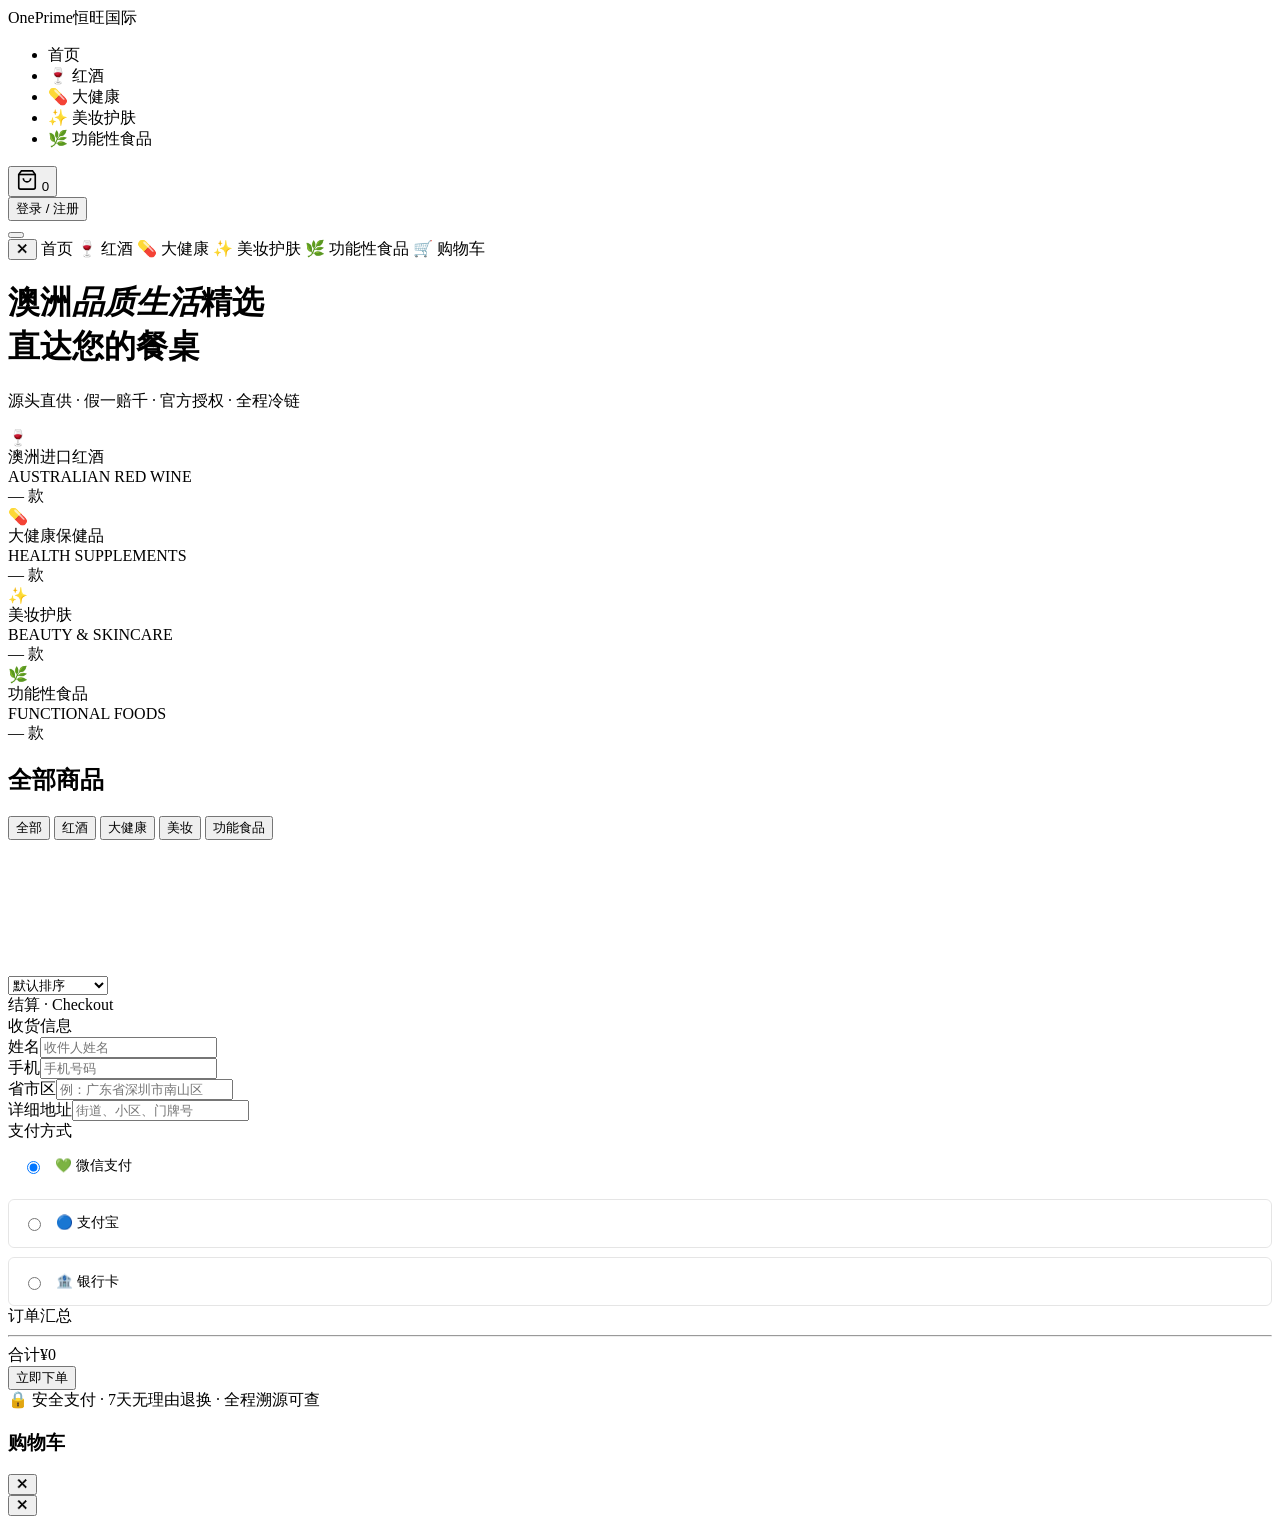
==== admin.html @ 8c5a1399 "Add files via upload" ====
<!DOCTYPE html>
<script>
// Simple password protection
// NOTE: this runs before <body> exists. Earlier versions tried
// document.body.innerHTML (threw "Cannot set properties of null" since
// body didn't exist yet) and later document.write() (which didn't reliably
// stop the rest of this file's markup from still being parsed and shown
// underneath the message in all cases). A hard redirect is the only
// approach that reliably prevents the protected page content from ever
// rendering, regardless of browser parsing quirks.
var ADMIN_PASSWORD = 'admin123'; // Change this!
var entered = prompt('请输入管理员密码:');
if (entered !== ADMIN_PASSWORD) {
  alert('⛔ 访问被拒绝 / Access denied');
  window.location.href = 'index.html';
  throw new Error('Access Denied');
}
</script>
<html lang="zh-CN">
<head>
  <meta charset="UTF-8">
  <meta name="viewport" content="width=device-width, initial-scale=1.0">
  <title>OnePrime · 管理后台</title>
  <link href="https://fonts.googleapis.com/css2?family=Playfair+Display:wght@400;600;700&family=DM+Sans:wght@300;400;500;600&display=swap" rel="stylesheet">
  <link rel="stylesheet" href="css/style.css">
  <style>
    /* Admin-specific overrides */
    body{background:#F0EDE8;}
    #adminScreen{display:flex!important;min-height:100vh;}
    .admin-sidebar{width:260px;background:#1A1410;flex-shrink:0;display:flex;flex-direction:column;position:fixed;top:0;bottom:0;left:0;z-index:10;}
    .admin-logo{padding:1.5rem;border-bottom:1px solid rgba(201,168,76,0.1);}
    .admin-logo-text{font-family:'Playfair Display',serif;font-size:1.1rem;font-weight:700;color:#C9A84C;}
    .admin-logo-sub{font-size:.6rem;letter-spacing:.15em;color:rgba(255,255,255,0.25);margin-top:2px;}
    .admin-nav{flex:1;padding:1rem 0;}
    .admin-nav-item{display:flex;align-items:center;gap:.75rem;padding:.75rem 1.5rem;color:rgba(255,255,255,0.5);font-size:.83rem;cursor:pointer;transition:all .2s;border-left:3px solid transparent;}
    .admin-nav-item:hover{background:rgba(255,255,255,0.04);color:rgba(255,255,255,0.8);}
    .admin-nav-item.active{background:rgba(201,168,76,0.08);color:#C9A84C;border-left-color:#C9A84C;}
    .admin-nav-icon{font-size:1rem;width:20px;text-align:center;}
    .admin-footer{padding:1rem 1.5rem;border-top:1px solid rgba(255,255,255,0.05);}
    .admin-logout{background:none;border:1px solid rgba(255,255,255,0.1);color:rgba(255,255,255,0.4);padding:8px 16px;border-radius:4px;font-size:.78rem;width:100%;cursor:pointer;transition:all .2s;}
    .admin-logout:hover{border-color:#C0392B;color:#C0392B;}
    .admin-main{margin-left:260px;flex:1;padding:2rem;min-width:0;}
    .admin-topbar{display:flex;align-items:center;justify-content:space-between;margin-bottom:2rem;}
    .admin-page-title{font-family:'Playfair Display',serif;font-size:1.5rem;font-weight:600;}
    .sh-avatar{width:30px;height:30px;border-radius:50%;background:#C9A84C;display:flex;align-items:center;justify-content:center;font-size:.7rem;font-weight:700;color:#1A1410;}
    .admin-panel{display:none;}
    .admin-panel.active{display:block;}
    .stats-grid{display:grid;grid-template-columns:repeat(4,1fr);gap:1.25rem;margin-bottom:2rem;}
    .stat-card{background:#FFFFFF;border-radius:10px;padding:1.5rem;border:1px solid rgba(0,0,0,.05);}
    .stat-label{font-size:.72rem;letter-spacing:.08em;color:#7A6850;margin-bottom:.5rem;}
    .stat-value{font-family:'Playfair Display',serif;font-size:1.75rem;font-weight:700;}
    .stat-change{font-size:.72rem;margin-top:.3rem;}
    .stat-change.up{color:#2D8C5F;}
    .stat-change.down{color:#C0392B;}
    .admin-card{background:#FFFFFF;border-radius:10px;border:1px solid rgba(0,0,0,.05);overflow:hidden;}
    .admin-card-header{display:flex;align-items:center;justify-content:space-between;padding:1.25rem 1.5rem;border-bottom:1px solid rgba(0,0,0,.06);}
    .admin-card-title{font-weight:700;font-size:.95rem;}
    .admin-btn{padding:8px 18px;border-radius:4px;font-size:.8rem;font-weight:600;cursor:pointer;transition:all .2s;border:none;}
    .admin-btn-gold{background:#C9A84C;color:#1A1410;}
    .admin-btn-gold:hover{background:#E8C97A;}
    .admin-btn-outline{background:transparent;border:1px solid rgba(0,0,0,.15);color:#2B2218;}
    .admin-btn-outline:hover{background:rgba(0,0,0,.04);}
    .admin-search{display:flex;align-items:center;gap:.75rem;}
    .admin-search input{padding:8px 14px;border:1px solid rgba(0,0,0,.1);border-radius:4px;font-size:.82rem;width:200px;}
    .admin-search input:focus{outline:none;border-color:#C9A84C;}
    .filter-select{padding:8px 12px;border:1px solid rgba(0,0,0,.1);border-radius:4px;font-size:.82rem;background:#FFFFFF;}
    .filter-select:focus{outline:none;border-color:#C9A84C;}
    table{width:100%;border-collapse:collapse;}
    th{text-align:left;font-size:.7rem;letter-spacing:.08em;color:#7A6850;padding:.75rem 1.25rem;border-bottom:1px solid rgba(0,0,0,.06);font-weight:600;}
    td{padding:.9rem 1.25rem;font-size:.83rem;border-bottom:1px solid rgba(0,0,0,.04);vertical-align:middle;}
    tr:last-child td{border-bottom:none;}
    tr:hover td{background:rgba(0,0,0,.01);}
    .td-img{width:44px;height:44px;object-fit:cover;border-radius:6px;background:#FAF7F0;}
    .td-img-ph{width:44px;height:44px;border-radius:6px;background:linear-gradient(135deg,#f5f0e8,#ede5d4);display:flex;align-items:center;justify-content:center;font-size:1.1rem;}
    .td-actions{display:flex;gap:.4rem;}
    .td-btn{padding:5px 12px;border-radius:3px;font-size:.72rem;font-weight:600;cursor:pointer;border:none;transition:all .2s;}
    .td-edit{background:rgba(201,168,76,0.1);color:#4A3D30;}
    .td-edit:hover{background:#C9A84C;color:#1A1410;}
    .td-del{background:#FDECEA;color:#C0392B;}
    .td-del:hover{background:#C0392B;color:#FFFFFF;}
    .pagination{display:flex;align-items:center;justify-content:space-between;padding:1rem 1.25rem;border-top:1px solid rgba(0,0,0,.06);}
    .page-info{font-size:.78rem;color:#7A6850;}
    .page-btns{display:flex;gap:.4rem;}
    .page-btn{padding:5px 10px;border:1px solid rgba(0,0,0,.1);border-radius:3px;font-size:.75rem;background:#FFFFFF;cursor:pointer;transition:all .2s;}
    .page-btn.active,.page-btn:hover{background:#C9A84C;border-color:#C9A84C;color:#1A1410;font-weight:600;}
    .orders-table-wrap{overflow-x:auto;}
    .order-status{padding:3px 10px;border-radius:3px;font-size:.7rem;font-weight:600;letter-spacing:.04em;}
    .os-pending{background:#FEF3CD;color:#7A5C00;}
    .os-processing{background:#E8F0FE;color:#2B5BE0;}
    .os-shipped{background:#E8F5EE;color:#2D8C5F;}
    .os-completed{background:#E8F5EE;color:#2D8C5F;}
    .os-cancelled{background:#FDECEA;color:#C0392B;}
    .badge{display:inline-flex;align-items:center;padding:3px 10px;border-radius:20px;font-size:.7rem;font-weight:600;letter-spacing:.04em;}
    .badge-green{background:#E8F5EE;color:#2D8C5F;}
    .badge-gold{background:#F5EDD3;color:#4A3D30;}
    .badge-red{background:#FDECEA;color:#C0392B;}
    .toast{position:fixed;bottom:2rem;right:2rem;z-index:9999;background:#1A1410;color:#FFFFFF;padding:12px 20px;border-radius:6px;font-size:.85rem;border-left:3px solid #C9A84C;transform:translateY(20px);opacity:0;transition:all .3s;pointer-events:none;}
    .toast.show{transform:none;opacity:1;}
    .text-gold{color:#C9A84C;}
    
    /* Product Form Modal */
    .form-modal-overlay{position:fixed;inset:0;background:rgba(0,0,0,.5);z-index:400;display:flex;align-items:center;justify-content:center;padding:1rem;}
    .form-modal-overlay.hidden{display:none;}
    .form-modal{background:#FFFFFF;border-radius:16px;width:100%;max-width:640px;max-height:90vh;overflow-y:auto;}
    .fm-header{padding:1.5rem 2rem;border-bottom:1px solid rgba(0,0,0,.07);display:flex;align-items:center;justify-content:space-between;position:sticky;top:0;background:#FFFFFF;z-index:1;}
    .fm-title{font-family:'Playfair Display',serif;font-size:1.2rem;font-weight:600;}
    .fm-close{background:none;border:none;font-size:1.2rem;color:#7A6850;cursor:pointer;}
    .fm-body{padding:2rem;}
    .fm-row{display:grid;grid-template-columns:1fr 1fr;gap:1rem;margin-bottom:1rem;}
    .fm-row.full{grid-template-columns:1fr;}
    .fm-group{display:flex;flex-direction:column;gap:.35rem;}
    .fm-label{font-size:.75rem;font-weight:600;color:#7A6850;letter-spacing:.04em;}
    .fm-label em{color:#C0392B;}
    .fm-input{padding:10px 14px;border:1px solid rgba(0,0,0,.12);border-radius:6px;font-size:.88rem;color:#2B2218;transition:border .2s;}
    .fm-input:focus{outline:none;border-color:#C9A84C;}
    .fm-select{padding:10px 14px;border:1px solid rgba(0,0,0,.12);border-radius:6px;font-size:.88rem;color:#2B2218;background:#FFFFFF;}
    .fm-select:focus{outline:none;border-color:#C9A84C;}
    .fm-textarea{padding:10px 14px;border:1px solid rgba(0,0,0,.12);border-radius:6px;font-size:.88rem;color:#2B2218;resize:vertical;min-height:80px;transition:border .2s;}
    .fm-textarea:focus{outline:none;border-color:#C9A84C;}
    .img-upload-area{border:2px dashed rgba(0,0,0,.12);border-radius:8px;padding:2rem;text-align:center;cursor:pointer;transition:all .2s;position:relative;}
    .img-upload-area:hover{border-color:#C9A84C;background:#F5EDD3;}
    .img-upload-area input{position:absolute;inset:0;opacity:0;cursor:pointer;}
    .img-upload-icon{font-size:2rem;margin-bottom:.5rem;color:#7A6850;}
    .img-upload-text{font-size:.82rem;color:#7A6850;}
    .img-preview{width:100%;height:160px;object-fit:cover;border-radius:6px;margin-top:1rem;}
    .img-preview.hidden{display:none;}
    .fm-footer{display:flex;gap:.75rem;justify-content:flex-end;padding:1.25rem 2rem;border-top:1px solid rgba(0,0,0,.07);}
    .toggle-wrap{display:flex;align-items:center;gap:.75rem;}
    .toggle{width:40px;height:22px;background:rgba(0,0,0,.15);border-radius:11px;position:relative;cursor:pointer;transition:background .2s;flex-shrink:0;}
    .toggle.on{background:#C9A84C;}
    .toggle::after{content:'';position:absolute;top:3px;left:3px;width:16px;height:16px;border-radius:50%;background:#FFFFFF;transition:transform .2s;}
    .toggle.on::after{transform:translateX(18px);}
    .toggle-label{font-size:.83rem;color:#2B2218;}
    
    @media(max-width:900px){
      .stats-grid{grid-template-columns:repeat(2,1fr);}
      .admin-sidebar{transform:translateX(-100%);transition:transform .3s;}
      .admin-sidebar.open{transform:none;}
      .admin-main{margin-left:0;}
    }
    @media(max-width:600px){
      .stats-grid{grid-template-columns:1fr 1fr;}
      .fm-row{grid-template-columns:1fr;}
      .admin-search input{width:120px;}
    }
  </style>
</head>
<body>
  <!-- TOAST -->
  <div class="toast" id="toast"></div>

  <!-- ===== ADMIN SCREEN ===== -->
  <div id="adminScreen">
    <nav class="admin-sidebar" id="adminSidebar">
      <div class="admin-logo">
        <div class="admin-logo-text">OnePrime Admin</div>
        <div class="admin-logo-sub">管理后台 · PORTAL</div>
      </div>
      <div class="admin-nav">
        <div class="admin-nav-item active" onclick="showAdminPanel('dashboard')"><span class="admin-nav-icon">📊</span>数据概览</div>
        <div class="admin-nav-item" onclick="showAdminPanel('products')"><span class="admin-nav-icon">📦</span>商品管理</div>
        <div class="admin-nav-item" onclick="showAdminPanel('orders')"><span class="admin-nav-icon">🧾</span>订单管理</div>
        <div class="admin-nav-item" onclick="showAdminPanel('users')"><span class="admin-nav-icon">👥</span>用户管理</div>
        <div class="admin-nav-item" onclick="showAdminPanel('categories')"><span class="admin-nav-icon">🗂</span>分类管理</div>
      </div>
      <div class="admin-footer">
        <button class="admin-logout" onclick="logout()">退出后台</button>
      </div>
    </nav>
    <main class="admin-main">
      <div class="admin-topbar">
        <div class="admin-page-title" id="adminPageTitle">数据概览</div>
        <div style="display:flex;align-items:center;gap:.75rem;">
          <div class="sh-avatar" id="adminAvatar">A</div>
          <span style="font-size:.82rem;color:#7A6850;" id="adminName">管理员</span>
        </div>
      </div>

      <!-- DASHBOARD -->
      <div class="admin-panel active" id="panel-dashboard">
        <div class="stats-grid">
          <div class="stat-card"><div class="stat-label">总商品数</div><div class="stat-value" id="statProducts">0</div><div class="stat-change up" id="statProductsChange"></div></div>
          <div class="stat-card"><div class="stat-label">总订单数</div><div class="stat-value" id="statOrders">0</div><div class="stat-change up">↑ 本月新增</div></div>
          <div class="stat-card"><div class="stat-label">注册用户</div><div class="stat-value" id="statUsers">0</div><div class="stat-change up">↑ 持续增长</div></div>
          <div class="stat-card"><div class="stat-label">本月收入</div><div class="stat-value text-gold" id="statRevenue">¥0</div><div class="stat-change up">已完成订单</div></div>
        </div>
        <div class="admin-card">
          <div class="admin-card-header"><div class="admin-card-title">各分类商品分布</div></div>
          <div style="padding:1.5rem;display:grid;grid-template-columns:repeat(4,1fr);gap:1rem;" id="catStatsGrid"></div>
        </div>
        <div style="margin-top:1.25rem;" class="admin-card">
          <div class="admin-card-header"><div class="admin-card-title">最近订单</div></div>
          <div class="orders-table-wrap"><table><thead><tr><th>订单号</th><th>买家</th><th>金额</th><th>状态</th><th>时间</th></tr></thead><tbody id="recentOrdersBody"></tbody></table></div>
        </div>
      </div>

      <!-- PRODUCTS -->
      <div class="admin-panel" id="panel-products">
        <div class="admin-card">
          <div class="admin-card-header">
            <div style="display:flex;gap:.75rem;align-items:center;flex-wrap:wrap;">
              <div class="admin-search"><input type="text" placeholder="搜索商品名称…" id="prodSearch" oninput="renderAdminProducts()"></div>
              <select class="filter-select" id="prodCatFilter" onchange="renderAdminProducts()">
                <option value="all">所有分类</option>
                <option value="wine">红酒</option>
                <option value="health">大健康</option>
                <option value="beauty">美妆护肤</option>
                <option value="food">功能性食品</option>
              </select>
            </div>
            <button class="admin-btn admin-btn-gold" onclick="openProductForm()">+ 添加商品</button>
          </div>
          <div class="orders-table-wrap">
            <table>
              <thead><tr><th>图片</th><th>商品名称</th><th>分类</th><th>价格</th><th>原价</th><th>库存</th><th>状态</th><th>操作</th></tr></thead>
              <tbody id="adminProductsBody"></tbody>
            </table>
          </div>
          <div class="pagination" id="prodPagination"></div>
        </div>
      </div>

      <!-- ORDERS -->
      <div class="admin-panel" id="panel-orders">
        <div class="admin-card">
          <div class="admin-card-header">
            <div class="admin-card-title">所有订单</div>
            <select class="filter-select" id="orderStatusFilter" onchange="renderOrders()">
              <option value="all">所有状态</option>
              <option value="pending">待付款</option>
              <option value="processing">处理中</option>
              <option value="shipped">已发货</option>
              <option value="completed">已完成</option>
              <option value="cancelled">已取消</option>
            </select>
          </div>
          <div class="orders-table-wrap">
            <table><thead><tr><th>订单号</th><th>买家</th><th>商品</th><th>金额</th><th>状态</th><th>时间</th><th>操作</th></tr></thead>
            <tbody id="ordersBody"></tbody></table>
          </div>
        </div>
      </div>

      <!-- USERS -->
      <div class="admin-panel" id="panel-users">
        <div class="admin-card">
          <div class="admin-card-header"><div class="admin-card-title">注册用户</div></div>
          <div class="orders-table-wrap">
            <table><thead><tr><th>用户名</th><th>邮箱</th><th>注册方式</th><th>注册时间</th><th>状态</th></tr></thead>
            <tbody id="usersBody"></tbody></table>
          </div>
        </div>
      </div>

      <!-- CATEGORIES -->
      <div class="admin-panel" id="panel-categories">
        <div class="admin-card">
          <div class="admin-card-header"><div class="admin-card-title">分类管理</div></div>
          <div style="padding:1.5rem;display:grid;grid-template-columns:repeat(2,1fr);gap:1rem;" id="catManageGrid"></div>
        </div>
      </div>

    </main>
  </div><!-- /adminScreen -->

  <!-- PRODUCT FORM MODAL -->
  <div class="form-modal-overlay hidden" id="productFormModal">
    <div class="form-modal">
      <div class="fm-header">
        <div class="fm-title" id="fmTitle">添加商品</div>
        <button class="fm-close" onclick="closeProductForm()">✕</button>
      </div>
      <div class="fm-body">
        <input type="hidden" id="fmId">
        <div class="fm-row">
          <div class="fm-group">
            <label class="fm-label">商品名称 <em>*</em></label>
            <input class="fm-input" id="fmName" placeholder="输入商品名称" />
          </div>
          <div class="fm-group">
            <label class="fm-label">英文名称</label>
            <input class="fm-input" id="fmNameEn" placeholder="Product name in English" />
          </div>
        </div>
        <div class="fm-row full">
          <div class="fm-group">
            <label class="fm-label">商品描述 <em>*</em></label>
            <textarea class="fm-textarea" id="fmDesc" placeholder="详细描述商品特点、成分、使用方法等"></textarea>
          </div>
        </div>
        <div class="fm-row">
          <div class="fm-group">
            <label class="fm-label">商品分类 <em>*</em></label>
            <select class="fm-select" id="fmCat">
              <option value="wine">🍷 红酒</option>
              <option value="health">💊 大健康</option>
              <option value="beauty">✨ 美妆护肤</option>
              <option value="food">🌿 功能性食品</option>
            </select>
          </div>
          <div class="fm-group">
            <label class="fm-label">库存数量</label>
            <input class="fm-input" id="fmStock" type="number" placeholder="0" min="0" />
          </div>
        </div>
        <div class="fm-row">
          <div class="fm-group">
            <label class="fm-label">售价（元） <em>*</em></label>
            <input class="fm-input" id="fmPrice" type="number" placeholder="0.00" step="0.01" />
          </div>
          <div class="fm-group">
            <label class="fm-label">原价（元，可选）</label>
            <input class="fm-input" id="fmOrigPrice" type="number" placeholder="0.00" step="0.01" />
          </div>
        </div>
        <div class="fm-row full">
          <div class="fm-group">
            <label class="fm-label">商品图片</label>
            <div class="img-upload-area" id="imgUploadArea">
              <input type="file" id="fmImg" accept="image/*" onchange="handleImgUpload(event)">
              <div class="img-upload-icon">📷</div>
              <div class="img-upload-text">点击或拖拽上传图片<br><span style="font-size:.72rem;color:#aaa;">支持 JPG、PNG、WebP，建议正方形，≤ 5MB</span></div>
            </div>
            <img id="imgPreview" class="img-preview hidden" />
            <input type="hidden" id="fmImgData">
          </div>
        </div>
        <div class="fm-row full">
          <div class="fm-group">
            <label class="fm-label">上架状态</label>
            <div class="toggle-wrap">
              <div class="toggle on" id="fmActiveToggle" onclick="toggleActive()"></div>
              <span class="toggle-label" id="fmActiveLabel">已上架</span>
            </div>
          </div>
        </div>
      </div>
      <div class="fm-footer">
        <button class="admin-btn admin-btn-outline" onclick="closeProductForm()">取消</button>
        <button class="admin-btn admin-btn-gold" onclick="saveProduct()">保存商品</button>
      </div>
    </div>
  </div>

  <script src="js/script.js"></script>
  <script src="js/admin.js"></script>
</body>
</html>
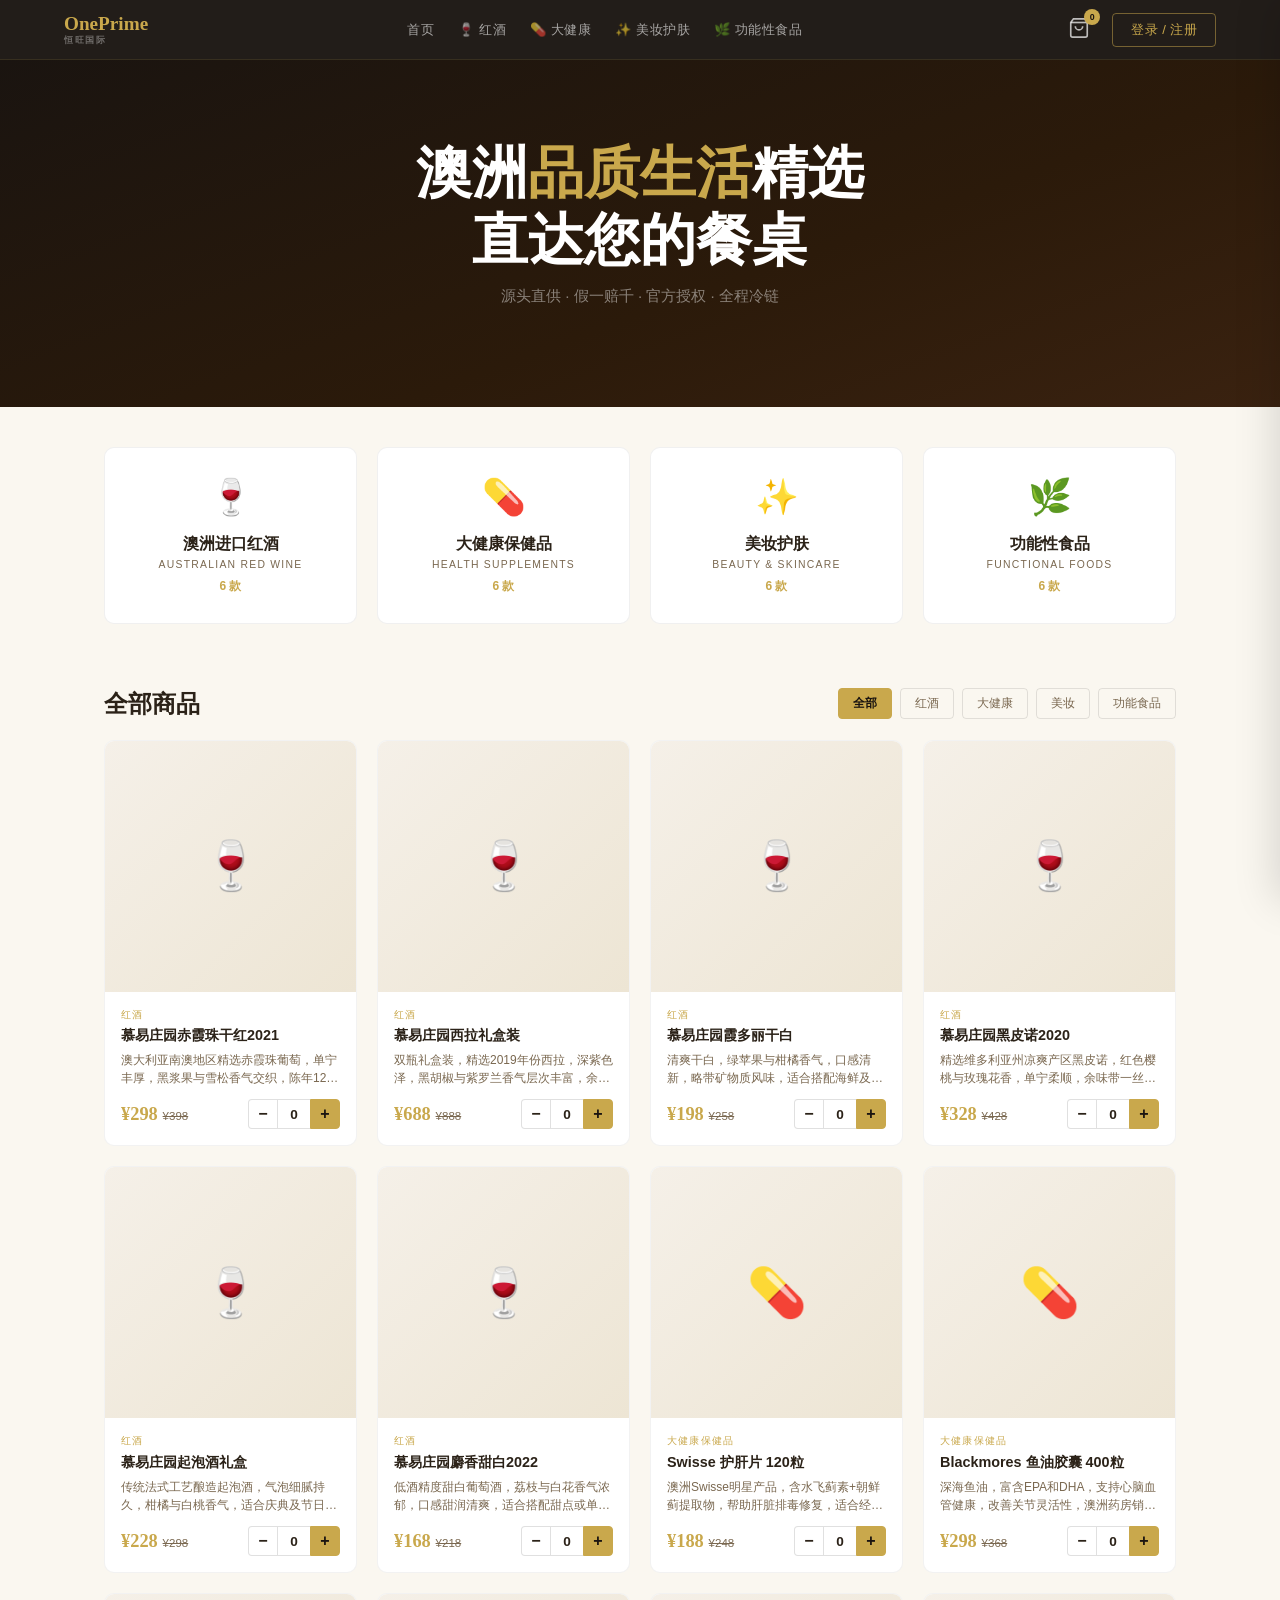
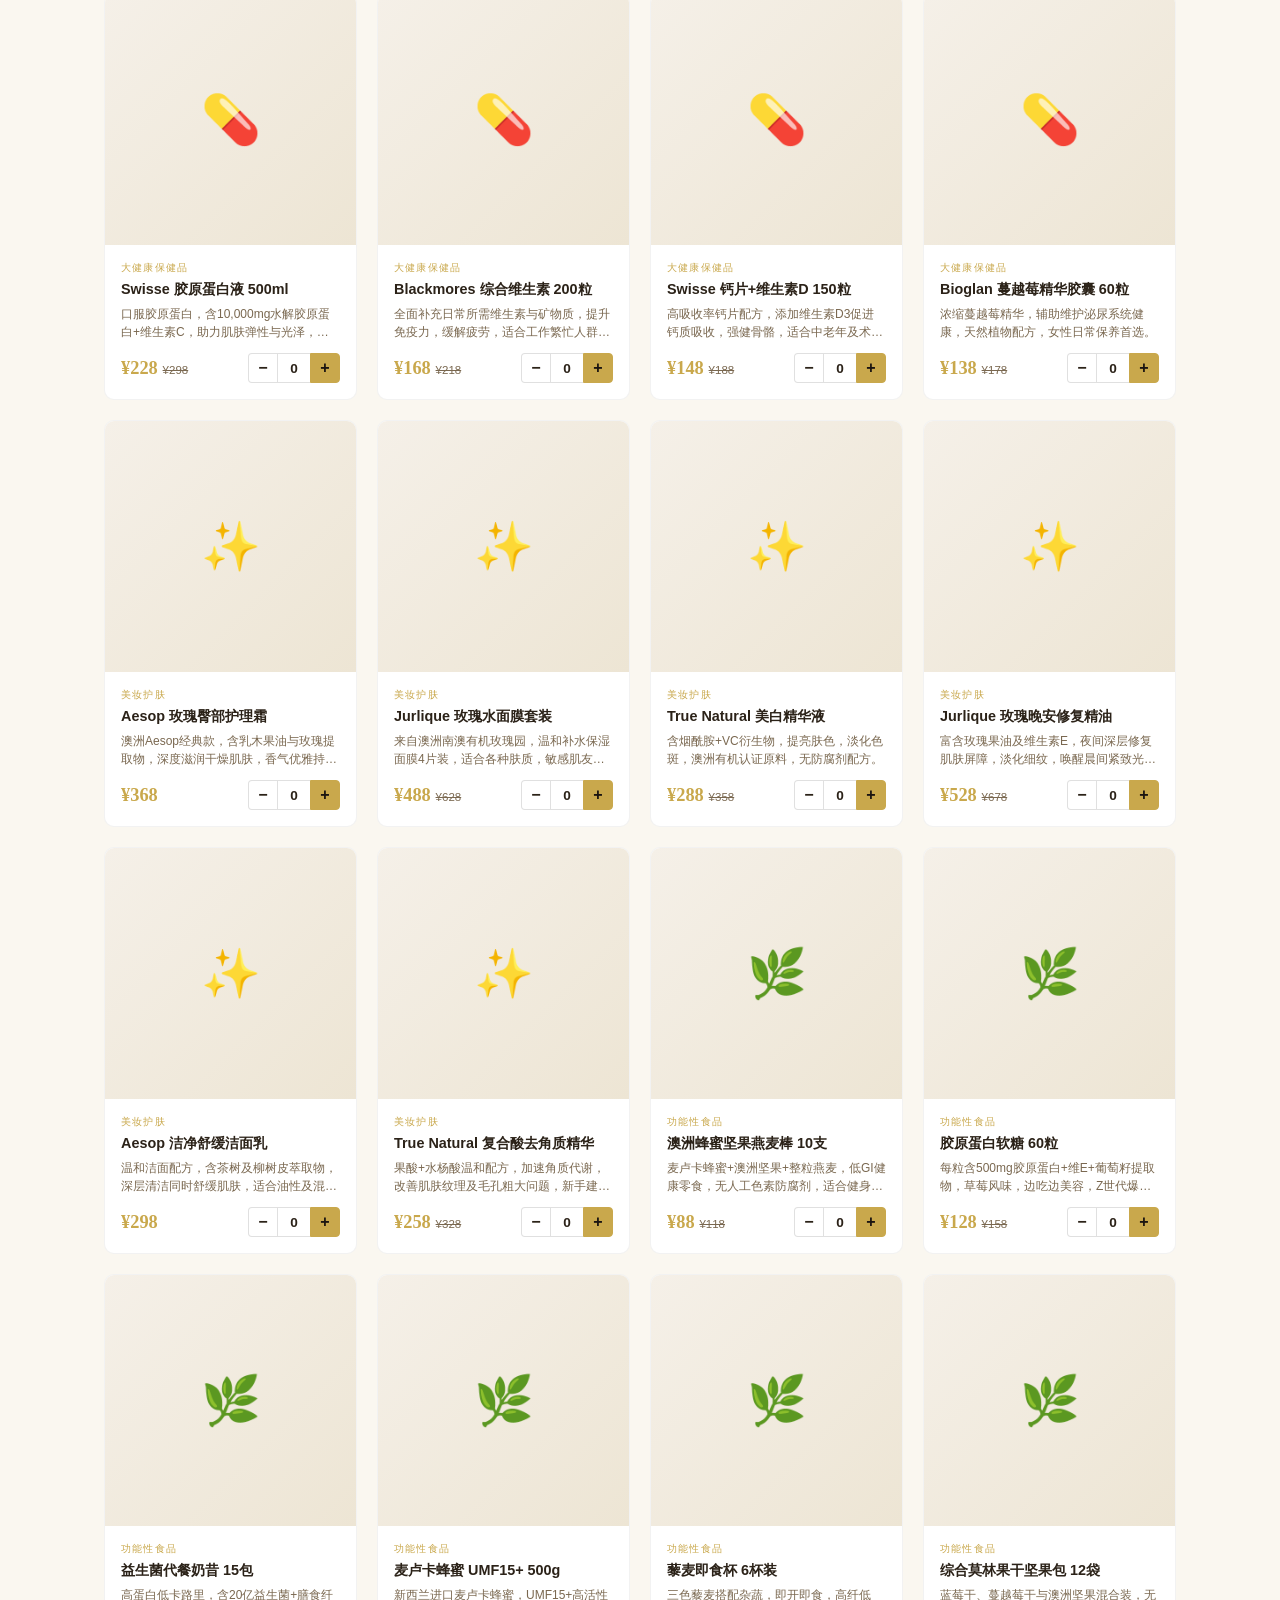
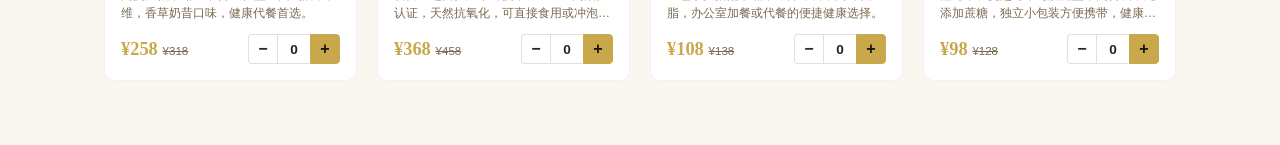
==== commit ffbf0a59: "Add files via upload" ====
--- a/admin.html
+++ b/admin.html
@@ -21,6 +21,11 @@
   <meta charset="UTF-8">
   <meta name="viewport" content="width=device-width, initial-scale=1.0">
   <title>OnePrime · 管理后台</title>
+  <link rel="icon" type="image/x-icon" href="img/favicon.ico">
+  <link rel="icon" type="image/png" sizes="16x16" href="img/icon-16.png">
+  <link rel="icon" type="image/png" sizes="32x32" href="img/icon-32.png">
+  <link rel="icon" type="image/png" sizes="192x192" href="img/icon-192.png">
+  <link rel="apple-touch-icon" sizes="180x180" href="img/icon-180.png">
   <link href="https://fonts.googleapis.com/css2?family=Playfair+Display:wght@400;600;700&family=DM+Sans:wght@300;400;500;600&display=swap" rel="stylesheet">
   <link rel="stylesheet" href="css/style.css">
   <style>
@@ -47,6 +52,9 @@
     .admin-panel.active{display:block;}
     .stats-grid{display:grid;grid-template-columns:repeat(4,1fr);gap:1.25rem;margin-bottom:2rem;}
     .stat-card{background:#FFFFFF;border-radius:10px;padding:1.5rem;border:1px solid rgba(0,0,0,.05);}
+    .stat-card-link{cursor:pointer;transition:all .2s;}
+    .stat-card-link:hover{transform:translateY(-2px);box-shadow:0 8px 24px rgba(0,0,0,.08);border-color:rgba(201,168,76,0.3);}
+    .stat-card-link:active{transform:translateY(0);}
     .stat-label{font-size:.72rem;letter-spacing:.08em;color:#7A6850;margin-bottom:.5rem;}
     .stat-value{font-family:'Playfair Display',serif;font-size:1.75rem;font-weight:700;}
     .stat-change{font-size:.72rem;margin-top:.3rem;}
@@ -83,6 +91,63 @@
     .page-btns{display:flex;gap:.4rem;}
     .page-btn{padding:5px 10px;border:1px solid rgba(0,0,0,.1);border-radius:3px;font-size:.75rem;background:#FFFFFF;cursor:pointer;transition:all .2s;}
     .page-btn.active,.page-btn:hover{background:#C9A84C;border-color:#C9A84C;color:#1A1410;font-weight:600;}
+
+    /* ===== MOBILE PRODUCT CARDS =====
+       On narrow screens the products table (which needs horizontal scroll
+       to reach 原价/库存/状态/操作) is replaced with a card list where every
+       field is visible without scrolling sideways. Tapping a card opens it
+       for editing; a checkbox enables multi-select for batch actions. */
+    .product-cards{display:none;}
+    .prod-admin-card{display:flex;gap:.75rem;align-items:flex-start;padding:.9rem 1rem;border-bottom:1px solid rgba(0,0,0,.06);cursor:pointer;transition:background .15s;}
+    .prod-admin-card:last-child{border-bottom:none;}
+    .prod-admin-card:active{background:rgba(201,168,76,0.06);}
+    .prod-admin-card.selected{background:rgba(201,168,76,0.09);}
+    .pac-checkbox{flex-shrink:0;width:20px;height:20px;margin-top:6px;accent-color:#C9A84C;cursor:pointer;}
+    .pac-img{width:56px;height:56px;border-radius:8px;object-fit:cover;background:#FAF7F0;flex-shrink:0;}
+    .pac-img-ph{width:56px;height:56px;border-radius:8px;background:linear-gradient(135deg,#f5f0e8,#ede5d4);display:flex;align-items:center;justify-content:center;font-size:1.4rem;flex-shrink:0;}
+    .pac-body{flex:1;min-width:0;}
+    .pac-name{font-weight:700;font-size:.88rem;line-height:1.3;margin-bottom:.3rem;}
+    .pac-meta{display:flex;flex-wrap:wrap;gap:.4rem;align-items:center;margin-bottom:.4rem;}
+    .pac-row{display:flex;justify-content:space-between;align-items:baseline;font-size:.78rem;color:#7A6850;}
+    .pac-price{font-weight:700;color:#C9A84C;font-size:.95rem;}
+    .pac-orig{font-size:.7rem;color:#7A6850;text-decoration:line-through;margin-left:.3rem;}
+    .pac-stock{font-size:.75rem;color:#7A6850;}
+
+    .batch-bar{display:none;align-items:center;justify-content:space-between;gap:.75rem;padding:.75rem 1rem;background:#1A1410;position:sticky;top:0;z-index:5;}
+    .batch-bar.show{display:flex;}
+    .batch-bar-info{color:#E8C97A;font-size:.82rem;font-weight:600;flex-shrink:0;}
+    .batch-bar-actions{display:flex;gap:.5rem;flex:1;justify-content:flex-end;flex-wrap:wrap;}
+    .batch-btn{padding:7px 12px;border-radius:4px;font-size:.74rem;font-weight:600;border:none;cursor:pointer;white-space:nowrap;}
+    .batch-btn-on{background:#2D8C5F;color:#FFFFFF;}
+    .batch-btn-off{background:#7A6850;color:#FFFFFF;}
+    .batch-btn-del{background:#C0392B;color:#FFFFFF;}
+    .batch-btn-cancel{background:rgba(255,255,255,0.12);color:#FFFFFF;}
+    .select-all-row{display:none;align-items:center;gap:.6rem;padding:.7rem 1rem;border-bottom:1px solid rgba(0,0,0,.06);font-size:.8rem;color:#7A6850;}
+    .select-all-row input{width:18px;height:18px;accent-color:#C9A84C;}
+
+    /* ===== MOBILE ORDER CARDS =====
+       Same rationale as product cards: the orders table needs horizontal
+       scroll to reach 时间/操作 (time / status-change control) on narrow
+       screens, so this card layout keeps everything visible at once while
+       still letting the status dropdown be changed inline. */
+    .order-cards,.user-cards{display:none;}
+    .order-admin-card{padding:.9rem 1rem;border-bottom:1px solid rgba(0,0,0,.06);}
+    .order-admin-card:last-child{border-bottom:none;}
+    .oac-top{display:flex;justify-content:space-between;align-items:baseline;margin-bottom:.4rem;}
+    .oac-id{font-family:monospace;font-size:.72rem;color:#7A6850;}
+    .oac-total{font-weight:700;color:#C9A84C;font-size:.95rem;}
+    .oac-buyer{font-weight:600;font-size:.85rem;margin-bottom:.25rem;}
+    .oac-items{font-size:.78rem;color:#7A6850;margin-bottom:.5rem;line-height:1.4;}
+    .oac-bottom{display:flex;justify-content:space-between;align-items:center;gap:.5rem;flex-wrap:wrap;}
+    .oac-time{font-size:.72rem;color:#7A6850;}
+    .oac-status-select{font-size:.78rem;padding:6px 10px;border:1px solid rgba(0,0,0,.12);border-radius:4px;background:#FFFFFF;}
+
+    .user-admin-card{display:flex;justify-content:space-between;align-items:center;gap:.75rem;padding:.9rem 1rem;border-bottom:1px solid rgba(0,0,0,.06);}
+    .user-admin-card:last-child{border-bottom:none;}
+    .uac-name{font-weight:600;font-size:.88rem;margin-bottom:.2rem;}
+    .uac-email{font-size:.76rem;color:#7A6850;margin-bottom:.35rem;}
+    .uac-meta{display:flex;gap:.4rem;flex-wrap:wrap;}
+    .uac-date{font-size:.7rem;color:#7A6850;text-align:right;flex-shrink:0;}
     .orders-table-wrap{overflow-x:auto;}
     .order-status{padding:3px 10px;border-radius:3px;font-size:.7rem;font-weight:600;letter-spacing:.04em;}
     .os-pending{background:#FEF3CD;color:#7A5C00;}
@@ -131,17 +196,145 @@
     .toggle::after{content:'';position:absolute;top:3px;left:3px;width:16px;height:16px;border-radius:50%;background:#FFFFFF;transition:transform .2s;}
     .toggle.on::after{transform:translateX(18px);}
     .toggle-label{font-size:.83rem;color:#2B2218;}
-    
+
+    /* ===== CATEGORY DISTRIBUTION (clickable) =====
+       Replaces the old separate "分类管理" tab — clicking a category card
+       here jumps straight to 商品管理 pre-filtered to that category. */
+    .cat-stats-grid{padding:1.5rem;display:grid;grid-template-columns:repeat(4,1fr);gap:1rem;}
+    .cat-stat-card{text-align:center;padding:1.25rem;border:1px solid rgba(0,0,0,.06);border-radius:8px;cursor:pointer;transition:all .2s;background:#FFFFFF;}
+    .cat-stat-card:hover{border-color:rgba(201,168,76,0.4);box-shadow:0 6px 20px rgba(0,0,0,.08);transform:translateY(-2px);}
+    .cat-stat-card:active{transform:translateY(0);}
+    .cat-stat-icon{font-size:2rem;margin-bottom:.5rem;}
+    .cat-stat-count{font-weight:700;font-size:1.4rem;color:#C9A84C;}
+    .cat-stat-label{font-size:.75rem;color:#7A6850;margin-bottom:.25rem;}
+    .cat-stat-active{font-size:.7rem;color:#2D8C5F;}
+
+    /* ===== REVENUE TREND PANEL ===== */
+    .revenue-range-tabs{display:flex;gap:.4rem;}
+    .range-tab{padding:6px 14px;border-radius:4px;border:1px solid rgba(0,0,0,.1);background:transparent;font-size:.78rem;color:#7A6850;cursor:pointer;transition:all .2s;}
+    .range-tab.active,.range-tab:hover{background:#C9A84C;border-color:#C9A84C;color:#1A1410;font-weight:600;}
+    .revenue-summary{display:grid;grid-template-columns:repeat(3,1fr);gap:1rem;padding:1.5rem;border-bottom:1px solid rgba(0,0,0,.06);}
+    .rs-item{text-align:center;}
+    .rs-label{font-size:.72rem;color:#7A6850;margin-bottom:.4rem;letter-spacing:.05em;}
+    .rs-value{font-family:'Playfair Display',serif;font-size:1.5rem;font-weight:700;color:#C9A84C;}
+    .revenue-chart-wrap{padding:1.5rem;}
+    .revenue-chart{width:100%;height:280px;display:block;overflow:visible;}
+    .revenue-demo-note{padding:1rem 1.5rem 1.5rem;font-size:.76rem;color:#7A6850;line-height:1.6;border-top:1px solid rgba(0,0,0,.06);}
+    .revenue-demo-note strong{color:#C0392B;}
+
     @media(max-width:900px){
       .stats-grid{grid-template-columns:repeat(2,1fr);}
-      .admin-sidebar{transform:translateX(-100%);transition:transform .3s;}
-      .admin-sidebar.open{transform:none;}
-      .admin-main{margin-left:0;}
+      /* Mobile: the vertical sidebar becomes a horizontal tab bar pinned to
+         the top of the screen instead of sliding off-canvas. Previously it
+         was hidden with transform:translateX(-100%) and there was no
+         hamburger/button anywhere to bring it back, so on mobile the whole
+         nav menu was simply invisible and unreachable. */
+      .admin-sidebar{
+        position:fixed;top:0;left:0;right:0;bottom:auto;
+        width:100%;height:auto;
+        transform:none;
+        flex-direction:row;
+        align-items:center;
+        z-index:100;
+        box-shadow:0 2px 12px rgba(0,0,0,.25);
+      }
+      .admin-logo{
+        padding:.6rem .85rem;
+        border-bottom:none;
+        border-right:1px solid rgba(201,168,76,0.12);
+        flex-shrink:0;
+        white-space:nowrap;
+      }
+      /* "OnePrime Admin" wordmark wastes width on a narrow top bar where
+         every pixel matters for reaching the nav tabs — replace it with
+         just the small gold logo mark. */
+      .admin-logo-text{font-size:0;}
+      .admin-logo-text::before{
+        content:'';
+        display:block;
+        width:28px;height:28px;
+        background:url('img/icon-32.png') center/cover;
+        border-radius:6px;
+      }
+      .admin-logo-sub{display:none;}
+      .admin-nav{
+        flex:1;
+        display:flex;
+        flex-direction:row;
+        padding:0;
+        overflow-x:auto;
+        -webkit-overflow-scrolling:touch;
+        scrollbar-width:none;
+      }
+      .admin-nav::-webkit-scrollbar{display:none;}
+      .admin-nav-item{
+        flex-direction:column;
+        gap:.2rem;
+        padding:.6rem .9rem;
+        border-left:none;
+        border-bottom:3px solid transparent;
+        white-space:nowrap;
+        flex-shrink:0;
+      }
+      .admin-nav-item.active{
+        background:rgba(201,168,76,0.1);
+        border-left-color:transparent;
+        border-bottom-color:#C9A84C;
+      }
+      .admin-nav-icon{font-size:1.1rem;}
+      .admin-footer{
+        padding:.75rem 1rem;
+        border-top:none;
+        border-left:1px solid rgba(255,255,255,0.08);
+        flex-shrink:0;
+      }
+      .admin-logout{
+        width:auto;
+        white-space:nowrap;
+        padding:8px 12px;
+      }
+      .admin-main{
+        margin-left:0;
+        /* push content below the now-fixed top tab bar */
+        margin-top:60px;
+      }
+
+      /* Product list: swap the table (needs horizontal scroll) for a card
+         list where every field — image, name, category, price, original
+         price, stock, status — is visible without scrolling sideways.
+         Tapping a card opens it for editing; checkboxes enable batch
+         select for bulk 上架/下架/删除. */
+      .products-table-wrap{display:none;}
+      .product-cards{display:block;}
+      .select-all-row{display:flex;}
+      .orders-table-only{display:none;}
+      .order-cards{display:block;}
+      .users-table-only{display:none;}
+      .user-cards{display:block;}
+
+      /* iPad/tablet: 4-column category distribution and 3-column revenue
+         summary are too cramped — drop to 2 columns so labels don't wrap
+         into illegible multi-line text. */
+      .cat-stats-grid{grid-template-columns:repeat(2,1fr);}
+      .revenue-summary{grid-template-columns:repeat(3,1fr);}
     }
     @media(max-width:600px){
       .stats-grid{grid-template-columns:1fr 1fr;}
       .fm-row{grid-template-columns:1fr;}
       .admin-search input{width:120px;}
+      .admin-nav-item{padding:.55rem .7rem;font-size:.72rem;}
+      .admin-main{margin-top:58px;padding:1.25rem 1rem;}
+      .admin-topbar{flex-wrap:wrap;gap:.5rem;}
+      .admin-card-header{flex-direction:column;align-items:stretch;}
+      .admin-card-header > div:first-child{flex-direction:column;align-items:stretch;}
+      .admin-search input{width:100%;}
+      /* Phones: category distribution stays at 2 columns (icons are large
+         enough not to feel cramped); revenue summary drops to 1 column so
+         the three numbers don't squeeze into illegible widths. */
+      .cat-stats-grid{grid-template-columns:1fr 1fr;}
+      .revenue-summary{grid-template-columns:1fr;gap:.75rem;}
+      .revenue-range-tabs{width:100%;}
+      .range-tab{flex:1;}
     }
   </style>
 </head>
@@ -161,7 +354,7 @@
         <div class="admin-nav-item" onclick="showAdminPanel('products')"><span class="admin-nav-icon">📦</span>商品管理</div>
         <div class="admin-nav-item" onclick="showAdminPanel('orders')"><span class="admin-nav-icon">🧾</span>订单管理</div>
         <div class="admin-nav-item" onclick="showAdminPanel('users')"><span class="admin-nav-icon">👥</span>用户管理</div>
-        <div class="admin-nav-item" onclick="showAdminPanel('categories')"><span class="admin-nav-icon">🗂</span>分类管理</div>
+        <div class="admin-nav-item" onclick="showAdminPanel('revenue')"><span class="admin-nav-icon">📈</span>收入趋势</div>
       </div>
       <div class="admin-footer">
         <button class="admin-logout" onclick="logout()">退出后台</button>
@@ -179,14 +372,14 @@
       <!-- DASHBOARD -->
       <div class="admin-panel active" id="panel-dashboard">
         <div class="stats-grid">
-          <div class="stat-card"><div class="stat-label">总商品数</div><div class="stat-value" id="statProducts">0</div><div class="stat-change up" id="statProductsChange"></div></div>
-          <div class="stat-card"><div class="stat-label">总订单数</div><div class="stat-value" id="statOrders">0</div><div class="stat-change up">↑ 本月新增</div></div>
-          <div class="stat-card"><div class="stat-label">注册用户</div><div class="stat-value" id="statUsers">0</div><div class="stat-change up">↑ 持续增长</div></div>
-          <div class="stat-card"><div class="stat-label">本月收入</div><div class="stat-value text-gold" id="statRevenue">¥0</div><div class="stat-change up">已完成订单</div></div>
+          <div class="stat-card stat-card-link" onclick="showAdminPanel('products')"><div class="stat-label">总商品数</div><div class="stat-value" id="statProducts">0</div><div class="stat-change up" id="statProductsChange"></div></div>
+          <div class="stat-card stat-card-link" onclick="showAdminPanel('orders')"><div class="stat-label">总订单数</div><div class="stat-value" id="statOrders">0</div><div class="stat-change up">↑ 本月新增</div></div>
+          <div class="stat-card stat-card-link" onclick="showAdminPanel('users')"><div class="stat-label">注册用户</div><div class="stat-value" id="statUsers">0</div><div class="stat-change up">↑ 持续增长</div></div>
+          <div class="stat-card stat-card-link" onclick="showAdminPanel('revenue')"><div class="stat-label">本月收入</div><div class="stat-value text-gold" id="statRevenue">¥0</div><div class="stat-change up">已完成订单 · 查看趋势 →</div></div>
         </div>
         <div class="admin-card">
           <div class="admin-card-header"><div class="admin-card-title">各分类商品分布</div></div>
-          <div style="padding:1.5rem;display:grid;grid-template-columns:repeat(4,1fr);gap:1rem;" id="catStatsGrid"></div>
+          <div class="cat-stats-grid" id="catStatsGrid"></div>
         </div>
         <div style="margin-top:1.25rem;" class="admin-card">
           <div class="admin-card-header"><div class="admin-card-title">最近订单</div></div>
@@ -210,12 +403,26 @@
             </div>
             <button class="admin-btn admin-btn-gold" onclick="openProductForm()">+ 添加商品</button>
           </div>
-          <div class="orders-table-wrap">
+          <div class="batch-bar" id="batchBar">
+            <span class="batch-bar-info" id="batchBarInfo">已选择 0 项</span>
+            <div class="batch-bar-actions">
+              <button class="batch-btn batch-btn-on" onclick="batchSetActive(true)">批量上架</button>
+              <button class="batch-btn batch-btn-off" onclick="batchSetActive(false)">批量下架</button>
+              <button class="batch-btn batch-btn-del" onclick="batchDelete()">批量删除</button>
+              <button class="batch-btn batch-btn-cancel" onclick="clearSelection()">取消</button>
+            </div>
+          </div>
+          <div class="orders-table-wrap products-table-wrap">
             <table>
               <thead><tr><th>图片</th><th>商品名称</th><th>分类</th><th>价格</th><th>原价</th><th>库存</th><th>状态</th><th>操作</th></tr></thead>
               <tbody id="adminProductsBody"></tbody>
             </table>
           </div>
+          <div class="select-all-row" id="selectAllRow">
+            <input type="checkbox" id="selectAllCheckbox" onchange="toggleSelectAll(this.checked)">
+            <span>全选</span>
+          </div>
+          <div class="product-cards" id="productCards"></div>
           <div class="pagination" id="prodPagination"></div>
         </div>
       </div>
@@ -234,10 +441,11 @@
               <option value="cancelled">已取消</option>
             </select>
           </div>
-          <div class="orders-table-wrap">
+          <div class="orders-table-wrap orders-table-only">
             <table><thead><tr><th>订单号</th><th>买家</th><th>商品</th><th>金额</th><th>状态</th><th>时间</th><th>操作</th></tr></thead>
             <tbody id="ordersBody"></tbody></table>
           </div>
+          <div class="order-cards" id="orderCards"></div>
         </div>
       </div>
 
@@ -245,18 +453,30 @@
       <div class="admin-panel" id="panel-users">
         <div class="admin-card">
           <div class="admin-card-header"><div class="admin-card-title">注册用户</div></div>
-          <div class="orders-table-wrap">
+          <div class="orders-table-wrap users-table-only">
             <table><thead><tr><th>用户名</th><th>邮箱</th><th>注册方式</th><th>注册时间</th><th>状态</th></tr></thead>
             <tbody id="usersBody"></tbody></table>
           </div>
-        </div>
-      </div>
-
-      <!-- CATEGORIES -->
-      <div class="admin-panel" id="panel-categories">
+          <div class="user-cards" id="userCards"></div>
+        </div>
+      </div>
+
+      <!-- REVENUE TREND -->
+      <div class="admin-panel" id="panel-revenue">
         <div class="admin-card">
-          <div class="admin-card-header"><div class="admin-card-title">分类管理</div></div>
-          <div style="padding:1.5rem;display:grid;grid-template-columns:repeat(2,1fr);gap:1rem;" id="catManageGrid"></div>
+          <div class="admin-card-header">
+            <div class="admin-card-title">收入趋势</div>
+            <div class="revenue-range-tabs" id="revenueRangeTabs">
+              <button class="range-tab active" data-range="day" onclick="setRevenueRange('day')">按日</button>
+              <button class="range-tab" data-range="month" onclick="setRevenueRange('month')">按月</button>
+              <button class="range-tab" data-range="year" onclick="setRevenueRange('year')">按年</button>
+            </div>
+          </div>
+          <div class="revenue-summary" id="revenueSummary"></div>
+          <div class="revenue-chart-wrap">
+            <svg id="revenueChart" class="revenue-chart" viewBox="0 0 800 280" preserveAspectRatio="none"></svg>
+          </div>
+          <div class="revenue-demo-note">📌 图表包含<strong>示例历史数据</strong>（标注为"示例"的订单）用于展示走势效果；真实订单数据会随业务增长自动汇入同一张图，示例数据不计入"数据概览"页的总订单数/收入统计。</div>
         </div>
       </div>
 
--- a/css/style.css
+++ b/css/style.css
@@ -0,0 +1,568 @@
+:root {
+  --gold:#C9A84C;--gold-light:#E8C97A;--gold-pale:#F5EDD3;
+  --deep:#1A1410;--dark:#2B2218;--mid:#4A3D30;--warm:#7A6850;
+  --cream:#FAF7F0;--white:#FFFFFF;--text:#2B2218;--text-muted:#7A6850;
+  --border:rgba(201,168,76,0.18);--radius:10px;--radius-sm:6px;
+  --sidebar:260px;--header:60px;
+  --success:#2D8C5F;--error:#C0392B;
+}
+*{margin:0;padding:0;box-sizing:border-box;}
+html{scroll-behavior:smooth;}
+body{font-family:'DM Sans',sans-serif;background:var(--cream);color:var(--text);overflow-x:hidden;}
+img{max-width:100%;display:block;}
+button,input,select,textarea{font-family:inherit;}
+button{cursor:pointer;}
+
+/* ===== UTILS ===== */
+.hidden{display:none!important;}
+.flex{display:flex;}
+.items-center{align-items:center;}
+.justify-between{justify-content:space-between;}
+.gap-1{gap:.5rem;}.gap-2{gap:1rem;}.gap-3{gap:1.5rem;}
+.text-gold{color:var(--gold);}
+.text-muted{color:var(--text-muted);}
+.serif{font-family:'Playfair Display',serif;}
+.badge{display:inline-flex;align-items:center;padding:3px 10px;border-radius:20px;font-size:.7rem;font-weight:600;letter-spacing:.04em;}
+.badge-green{background:#E8F5EE;color:var(--success);}
+.badge-gold{background:var(--gold-pale);color:var(--mid);}
+.badge-red{background:#FDECEA;color:var(--error);}
+.toast{position:fixed;bottom:2rem;right:2rem;z-index:9999;background:var(--deep);color:var(--white);padding:12px 20px;border-radius:var(--radius-sm);font-size:.85rem;border-left:3px solid var(--gold);transform:translateY(20px);opacity:0;transition:all .3s;pointer-events:none;}
+.toast.show{transform:none;opacity:1;}
+
+/* ===== SCREENS ===== */
+.screen{display:none;min-height:100vh;}
+.screen.active{display:block;}
+#authScreen.active{display:flex!important;}
+
+/* Nav login btn */
+.nav-login-btn{background:transparent;border:1px solid rgba(201,168,76,0.5);color:var(--gold);padding:7px 18px;border-radius:4px;font-size:.82rem;font-weight:500;cursor:pointer;letter-spacing:.03em;transition:all .2s;}
+.nav-login-btn:hover{background:var(--gold);color:var(--deep);}
+.auth-modal-close{position:absolute;top:1rem;right:1rem;background:rgba(255,255,255,0.08);border:none;color:rgba(255,255,255,0.5);width:32px;height:32px;border-radius:50%;font-size:1rem;cursor:pointer;display:flex;align-items:center;justify-content:center;transition:all .2s;}
+.auth-modal-close:hover{background:rgba(255,255,255,0.15);color:var(--white);}
+
+/* Product card qty controls */
+.prod-qty-ctrl{display:flex;align-items:center;gap:0;}
+.prod-qty-ctrl button{width:30px;height:30px;border:1px solid rgba(0,0,0,.12);background:var(--white);font-size:1rem;font-weight:600;color:var(--text);transition:all .2s;flex-shrink:0;}
+.prod-qty-ctrl button:first-child{border-radius:4px 0 0 4px;}
+.prod-qty-ctrl button:last-child{border-radius:0 4px 4px 0;background:var(--gold);border-color:var(--gold);color:var(--deep);}
+.prod-qty-ctrl button:last-child:hover{background:var(--gold-light);}
+.prod-qty-ctrl button:first-child:hover{background:var(--cream);}
+.prod-qty-num{width:32px;height:30px;text-align:center;border-top:1px solid rgba(0,0,0,.12);border-bottom:1px solid rgba(0,0,0,.12);font-size:.85rem;font-weight:700;line-height:30px;background:var(--white);color:var(--text);}
+
+/* ===== AUTH SCREEN ===== */
+#authScreen{
+  background:linear-gradient(150deg,var(--deep) 0%,#2B1A0A 50%,#1A1410 100%);
+  display:flex;align-items:center;justify-content:center;
+  padding:2rem;
+}
+.auth-box{
+  background:rgba(255,255,255,0.04);
+  border:1px solid rgba(201,168,76,0.2);
+  border-radius:16px;padding:2.5rem;
+  width:100%;max-width:420px;
+  backdrop-filter:blur(20px);
+}
+.auth-logo{font-family:'Playfair Display',serif;font-size:1.6rem;font-weight:700;color:var(--gold);text-align:center;margin-bottom:.25rem;}
+.auth-logo-sub{font-size:.65rem;letter-spacing:.2em;color:rgba(255,255,255,0.35);text-align:center;margin-bottom:2rem;}
+.auth-title{font-size:1.1rem;font-weight:600;color:var(--white);text-align:center;margin-bottom:.4rem;}
+.auth-sub{font-size:.8rem;color:rgba(255,255,255,0.4);text-align:center;margin-bottom:2rem;}
+.social-btn{
+  width:100%;display:flex;align-items:center;justify-content:center;gap:.75rem;
+  padding:13px;border-radius:8px;border:1px solid rgba(255,255,255,0.12);
+  background:rgba(255,255,255,0.06);color:rgba(255,255,255,0.85);
+  font-size:.88rem;font-weight:500;margin-bottom:.75rem;
+  transition:all .2s;
+}
+.social-btn:hover{background:rgba(255,255,255,0.12);border-color:rgba(255,255,255,0.25);}
+.social-btn svg{flex-shrink:0;}
+.auth-divider{display:flex;align-items:center;gap:1rem;margin:1.25rem 0;color:rgba(255,255,255,0.2);font-size:.75rem;}
+.auth-divider::before,.auth-divider::after{content:'';flex:1;height:1px;background:rgba(255,255,255,0.08);}
+.auth-input{
+  width:100%;padding:12px 16px;background:rgba(255,255,255,0.06);
+  border:1px solid rgba(255,255,255,0.1);border-radius:8px;
+  color:var(--white);font-size:.9rem;margin-bottom:.75rem;
+  transition:border .2s;
+}
+.auth-input::placeholder{color:rgba(255,255,255,0.3);}
+.auth-input:focus{outline:none;border-color:rgba(201,168,76,0.5);}
+.auth-btn{
+  width:100%;padding:13px;background:var(--gold);border:none;
+  border-radius:8px;color:var(--deep);font-size:.9rem;font-weight:600;
+  letter-spacing:.03em;transition:background .2s;
+}
+.auth-btn:hover{background:var(--gold-light);}
+.auth-toggle{text-align:center;margin-top:1.25rem;font-size:.8rem;color:rgba(255,255,255,0.4);}
+.auth-toggle a{color:var(--gold);cursor:pointer;text-decoration:none;}
+.auth-admin-link{text-align:center;margin-top:1rem;font-size:.72rem;color:rgba(255,255,255,0.25);cursor:pointer;}
+.auth-admin-link:hover{color:var(--gold);}
+
+/* ===== SHOP HEADER ===== */
+.shop-header{
+  position:sticky;top:0;z-index:50;
+  background:rgba(26,20,16,0.96);backdrop-filter:blur(12px);
+  border-bottom:1px solid rgba(201,168,76,0.12);
+  padding:0 5vw;height:var(--header);
+  display:flex;align-items:center;justify-content:space-between;
+}
+.sh-logo{font-family:'Playfair Display',serif;font-size:1.2rem;font-weight:700;color:var(--gold);text-decoration:none;cursor:pointer;}
+.sh-logo span{color:rgba(255,255,255,0.35);font-size:.55rem;letter-spacing:.18em;display:block;font-family:'DM Sans',sans-serif;}
+.sh-nav{display:flex;gap:1.5rem;list-style:none;}
+.sh-nav a{color:rgba(255,255,255,0.6);text-decoration:none;font-size:.82rem;letter-spacing:.04em;cursor:pointer;transition:color .2s;padding:.25rem 0;border-bottom:2px solid transparent;}
+.sh-nav a.active,.sh-nav a:hover{color:var(--gold);border-bottom-color:var(--gold);}
+.sh-right{display:flex;align-items:center;gap:1rem;}
+.sh-user{display:flex;align-items:center;gap:.5rem;color:rgba(255,255,255,0.6);font-size:.8rem;cursor:pointer;}
+.sh-avatar{width:30px;height:30px;border-radius:50%;background:var(--gold);display:flex;align-items:center;justify-content:center;font-size:.7rem;font-weight:700;color:var(--deep);}
+.cart-btn{position:relative;background:none;border:none;color:rgba(255,255,255,0.7);padding:.4rem;cursor:pointer;}
+.cart-count{position:absolute;top:-2px;right:-4px;background:var(--gold);color:var(--deep);font-size:.55rem;font-weight:700;width:16px;height:16px;border-radius:50%;display:flex;align-items:center;justify-content:center;}
+.ham-btn{display:none;background:none;border:none;color:var(--gold);flex-direction:column;gap:4px;padding:.5rem;}
+.ham-btn span{width:22px;height:1.5px;background:currentColor;display:block;}
+
+/* ===== SHOP HOME ===== */
+.shop-hero{
+  background:linear-gradient(160deg,var(--deep),#2B1A0A 60%,#3A2210);
+  padding:80px 5vw 60px;text-align:center;
+}
+.shop-hero h1{font-family:'Playfair Display',serif;font-size:clamp(2rem,5vw,3.5rem);color:var(--white);font-weight:700;line-height:1.2;margin-bottom:.75rem;}
+.shop-hero h1 em{color:var(--gold);font-style:normal;}
+.shop-hero p{color:rgba(255,255,255,0.45);font-size:.95rem;margin-bottom:2.5rem;}
+.category-strip{display:grid;grid-template-columns:repeat(4,1fr);gap:1.25rem;padding:2.5rem 5vw;max-width:1200px;margin:0 auto;}
+.cat-card{background:var(--white);border-radius:var(--radius);border:1px solid rgba(0,0,0,.06);padding:1.75rem 1.5rem;text-align:center;cursor:pointer;transition:all .25s;position:relative;overflow:hidden;}
+.cat-card::after{content:'';position:absolute;bottom:0;left:0;right:0;height:3px;background:var(--gold);transform:scaleX(0);transform-origin:left;transition:transform .3s;}
+.cat-card:hover{transform:translateY(-3px);box-shadow:0 12px 40px rgba(0,0,0,.09);}
+.cat-card:hover::after{transform:scaleX(1);}
+.cat-icon{font-size:2.2rem;margin-bottom:1rem;}
+.cat-name{font-weight:700;font-size:1rem;margin-bottom:.2rem;}
+.cat-en{font-size:.65rem;letter-spacing:.12em;color:var(--text-muted);}
+.cat-count{font-size:.75rem;color:var(--gold);margin-top:.5rem;font-weight:600;}
+.products-section{padding:0 5vw 4rem;max-width:1200px;margin:0 auto;}
+.products-header{display:flex;align-items:center;justify-content:space-between;padding:1.5rem 0 1.25rem;}
+.products-title{font-family:'Playfair Display',serif;font-size:1.5rem;font-weight:600;}
+.filter-bar{display:flex;gap:.5rem;flex-wrap:wrap;}
+.filter-btn{padding:6px 14px;border-radius:4px;border:1px solid rgba(0,0,0,.1);background:transparent;font-size:.75rem;color:var(--text-muted);transition:all .2s;cursor:pointer;}
+.filter-btn.active,.filter-btn:hover{background:var(--gold);border-color:var(--gold);color:var(--deep);font-weight:600;}
+.product-grid{display:grid;grid-template-columns:repeat(auto-fill,minmax(220px,1fr));gap:1.25rem;}
+.prod-card{background:var(--white);border-radius:var(--radius);border:1px solid rgba(0,0,0,.05);overflow:hidden;cursor:pointer;transition:all .25s;}
+.prod-card:hover{transform:translateY(-2px);box-shadow:0 8px 32px rgba(0,0,0,.1);}
+.prod-img{width:100%;aspect-ratio:1;object-fit:cover;background:var(--cream);}
+.prod-img-placeholder{width:100%;aspect-ratio:1;display:flex;align-items:center;justify-content:center;font-size:3rem;background:linear-gradient(135deg,#f5f0e8,#ede5d4);}
+.prod-body{padding:1rem;}
+.prod-cat{font-size:.62rem;letter-spacing:.12em;color:var(--gold);margin-bottom:.3rem;text-transform:uppercase;}
+.prod-name{font-weight:600;font-size:.9rem;margin-bottom:.4rem;line-height:1.3;}
+.prod-desc{font-size:.75rem;color:var(--text-muted);line-height:1.5;margin-bottom:.75rem;display:-webkit-box;-webkit-line-clamp:2;-webkit-box-orient:vertical;overflow:hidden;}
+.prod-foot{display:flex;align-items:center;justify-content:space-between;}
+.prod-price{font-family:'Playfair Display',serif;font-size:1.15rem;font-weight:700;color:var(--gold);}
+.prod-price-orig{font-size:.72rem;color:var(--text-muted);text-decoration:line-through;margin-left:.3rem;}
+.add-cart-btn{background:var(--deep);color:var(--white);border:none;padding:7px 14px;border-radius:4px;font-size:.75rem;font-weight:500;transition:background .2s;}
+.add-cart-btn:hover{background:var(--gold);color:var(--deep);}
+.empty-state{text-align:center;padding:4rem 2rem;color:var(--text-muted);}
+.empty-state .ei{font-size:3rem;margin-bottom:1rem;}
+.empty-state h3{font-size:1.1rem;margin-bottom:.5rem;color:var(--text);}
+
+/* ===== PRODUCT MODAL ===== */
+.modal-overlay{position:fixed;inset:0;background:rgba(0,0,0,.6);z-index:200;display:flex;align-items:center;justify-content:center;padding:1rem;opacity:0;transition:opacity .25s;pointer-events:none;}
+.modal-overlay.open{opacity:1;pointer-events:auto;}
+.modal-box{background:var(--white);border-radius:16px;width:100%;max-width:700px;max-height:90vh;overflow-y:auto;transform:translateY(20px);transition:transform .25s;}
+.modal-overlay.open .modal-box{transform:none;}
+.modal-img{width:100%;aspect-ratio:16/9;object-fit:cover;background:var(--cream);}
+.modal-img-ph{width:100%;aspect-ratio:16/9;display:flex;align-items:center;justify-content:center;font-size:5rem;background:linear-gradient(135deg,#f5f0e8,#ede5d4);}
+.modal-body{padding:2rem;}
+.modal-cat{font-size:.65rem;letter-spacing:.18em;color:var(--gold);margin-bottom:.5rem;}
+.modal-name{font-family:'Playfair Display',serif;font-size:1.6rem;font-weight:700;margin-bottom:1rem;line-height:1.2;}
+.modal-desc{font-size:.9rem;color:var(--text-muted);line-height:1.7;margin-bottom:1.5rem;}
+.modal-price-row{display:flex;align-items:baseline;gap:.75rem;margin-bottom:1.5rem;}
+.modal-price{font-family:'Playfair Display',serif;font-size:2rem;font-weight:700;color:var(--gold);}
+.modal-orig{font-size:.9rem;color:var(--text-muted);text-decoration:line-through;}
+.qty-row{display:flex;align-items:center;gap:1rem;margin-bottom:1.5rem;}
+.qty-ctrl{display:flex;align-items:center;border:1px solid rgba(0,0,0,.12);border-radius:6px;overflow:hidden;}
+.qty-ctrl button{background:none;border:none;width:36px;height:36px;font-size:1.1rem;color:var(--text);transition:background .2s;}
+.qty-ctrl button:hover{background:var(--cream);}
+.qty-ctrl span{width:40px;text-align:center;font-weight:600;font-size:.9rem;}
+.modal-add-btn{flex:1;padding:12px 24px;background:var(--gold);border:none;border-radius:6px;font-size:.9rem;font-weight:600;color:var(--deep);transition:background .2s;}
+.modal-add-btn:hover{background:var(--gold-light);}
+.modal-close{position:absolute;top:1rem;right:1rem;background:rgba(0,0,0,.5);border:none;width:36px;height:36px;border-radius:50%;color:var(--white);font-size:1.1rem;display:flex;align-items:center;justify-content:center;cursor:pointer;z-index:1;}
+
+/* ===== CART DRAWER ===== */
+.cart-drawer{position:fixed;top:0;right:0;bottom:0;width:380px;max-width:100vw;background:var(--white);z-index:300;transform:translateX(100%);transition:transform .3s;display:flex;flex-direction:column;box-shadow:-4px 0 40px rgba(0,0,0,.15);}
+.cart-drawer.open{transform:none;}
+.cart-head{padding:1.25rem 1.5rem;border-bottom:1px solid rgba(0,0,0,.07);display:flex;align-items:center;justify-content:space-between;}
+.cart-head h3{font-family:'Playfair Display',serif;font-size:1.2rem;}
+.cart-close{background:none;border:none;font-size:1.3rem;color:var(--text-muted);cursor:pointer;}
+.cart-items{flex:1;overflow-y:auto;padding:1rem 1.5rem;}
+.cart-item{display:flex;gap:1rem;padding:1rem 0;border-bottom:1px solid rgba(0,0,0,.05);}
+.cart-item-img{width:64px;height:64px;object-fit:cover;border-radius:6px;background:var(--cream);flex-shrink:0;}
+.cart-item-img-ph{width:64px;height:64px;border-radius:6px;background:linear-gradient(135deg,#f5f0e8,#ede5d4);display:flex;align-items:center;justify-content:center;font-size:1.5rem;flex-shrink:0;}
+.cart-item-info{flex:1;}
+.cart-item-name{font-size:.85rem;font-weight:600;margin-bottom:.25rem;line-height:1.3;}
+.cart-item-price{font-size:.82rem;color:var(--gold);font-weight:600;}
+.cart-item-controls{display:flex;align-items:center;gap:.5rem;margin-top:.4rem;}
+.ci-qty{display:flex;align-items:center;gap:.25rem;}
+.ci-qty button{background:rgba(0,0,0,.06);border:none;width:22px;height:22px;border-radius:3px;font-size:.8rem;color:var(--text);}
+.ci-qty span{font-size:.8rem;font-weight:600;min-width:20px;text-align:center;}
+.ci-remove{background:none;border:none;font-size:.72rem;color:var(--error);cursor:pointer;margin-left:.25rem;}
+.cart-foot{padding:1.25rem 1.5rem;border-top:1px solid rgba(0,0,0,.07);}
+.cart-total-row{display:flex;justify-content:space-between;align-items:baseline;margin-bottom:1rem;}
+.cart-total-label{font-size:.85rem;color:var(--text-muted);}
+.cart-total-price{font-family:'Playfair Display',serif;font-size:1.5rem;font-weight:700;color:var(--gold);}
+.checkout-btn{width:100%;padding:14px;background:var(--gold);border:none;border-radius:6px;font-size:.9rem;font-weight:700;color:var(--deep);letter-spacing:.04em;transition:background .2s;}
+.checkout-btn:hover{background:var(--gold-light);}
+.cart-empty{text-align:center;padding:3rem 1rem;color:var(--text-muted);}
+.cart-overlay{position:fixed;inset:0;background:rgba(0,0,0,.4);z-index:299;display:none;}
+.cart-overlay.open{display:block;}
+
+/* ===== CHECKOUT ===== */
+.checkout-wrap{max-width:900px;margin:0 auto;padding:2rem 5vw 4rem;}
+.checkout-title{font-family:'Playfair Display',serif;font-size:1.8rem;font-weight:600;margin-bottom:2rem;}
+.checkout-grid{display:grid;grid-template-columns:1fr 360px;gap:2rem;align-items:start;}
+.checkout-section{background:var(--white);border-radius:var(--radius);border:1px solid rgba(0,0,0,.06);padding:1.75rem;margin-bottom:1.25rem;}
+.cs-title{font-weight:700;font-size:.95rem;margin-bottom:1.25rem;padding-bottom:.75rem;border-bottom:1px solid rgba(0,0,0,.06);}
+.form-row{display:grid;grid-template-columns:1fr 1fr;gap:.75rem;margin-bottom:.75rem;}
+.form-row.full{grid-template-columns:1fr;}
+.form-group{display:flex;flex-direction:column;gap:.3rem;}
+.form-label{font-size:.75rem;font-weight:600;color:var(--text-muted);letter-spacing:.04em;}
+.form-input{padding:10px 14px;border:1px solid rgba(0,0,0,.12);border-radius:6px;font-size:.88rem;color:var(--text);transition:border .2s;}
+.form-input:focus{outline:none;border-color:var(--gold);}
+.order-summary-box{background:var(--white);border-radius:var(--radius);border:1px solid rgba(0,0,0,.06);padding:1.75rem;position:sticky;top:80px;}
+.os-title{font-weight:700;font-size:.95rem;margin-bottom:1.25rem;}
+.os-items{display:flex;flex-direction:column;gap:.75rem;margin-bottom:1.25rem;}
+.os-item{display:flex;justify-content:space-between;font-size:.83rem;}
+.os-item-name{color:var(--text-muted);flex:1;padding-right:1rem;}
+.os-item-price{font-weight:600;}
+.os-divider{border:none;border-top:1px solid rgba(0,0,0,.07);margin:1rem 0;}
+.os-total{display:flex;justify-content:space-between;align-items:baseline;}
+.os-total-label{font-weight:600;}
+.os-total-price{font-family:'Playfair Display',serif;font-size:1.4rem;font-weight:700;color:var(--gold);}
+.place-order-btn{width:100%;padding:14px;background:var(--gold);border:none;border-radius:6px;font-size:.9rem;font-weight:700;color:var(--deep);margin-top:1.25rem;transition:background .2s;}
+.place-order-btn:hover{background:var(--gold-light);}
+.security-note{font-size:.7rem;color:var(--text-muted);text-align:center;margin-top:.75rem;}
+
+/* ===== ADMIN ===== */
+#adminScreen{display:flex;min-height:100vh;background:#F0EDE8;}
+.admin-sidebar{width:var(--sidebar);background:var(--deep);flex-shrink:0;display:flex;flex-direction:column;position:fixed;top:0;bottom:0;left:0;z-index:10;}
+.admin-logo{padding:1.5rem;border-bottom:1px solid rgba(201,168,76,0.1);}
+.admin-logo-text{font-family:'Playfair Display',serif;font-size:1.1rem;font-weight:700;color:var(--gold);}
+.admin-logo-sub{font-size:.6rem;letter-spacing:.15em;color:rgba(255,255,255,0.25);margin-top:2px;}
+.admin-nav{flex:1;padding:1rem 0;}
+.admin-nav-item{display:flex;align-items:center;gap:.75rem;padding:.75rem 1.5rem;color:rgba(255,255,255,0.5);font-size:.83rem;cursor:pointer;transition:all .2s;border-left:3px solid transparent;}
+.admin-nav-item:hover{background:rgba(255,255,255,0.04);color:rgba(255,255,255,0.8);}
+.admin-nav-item.active{background:rgba(201,168,76,0.08);color:var(--gold);border-left-color:var(--gold);}
+.admin-nav-icon{font-size:1rem;width:20px;text-align:center;}
+.admin-footer{padding:1rem 1.5rem;border-top:1px solid rgba(255,255,255,0.05);}
+.admin-logout{background:none;border:1px solid rgba(255,255,255,0.1);color:rgba(255,255,255,0.4);padding:8px 16px;border-radius:4px;font-size:.78rem;width:100%;cursor:pointer;transition:all .2s;}
+.admin-logout:hover{border-color:var(--error);color:var(--error);}
+.admin-main{margin-left:var(--sidebar);flex:1;padding:2rem;min-width:0;}
+.admin-topbar{display:flex;align-items:center;justify-content:space-between;margin-bottom:2rem;}
+.admin-page-title{font-family:'Playfair Display',serif;font-size:1.5rem;font-weight:600;}
+.admin-panel{display:none;}
+.admin-panel.active{display:block;}
+
+/* Stats */
+.stats-grid{display:grid;grid-template-columns:repeat(4,1fr);gap:1.25rem;margin-bottom:2rem;}
+.stat-card{background:var(--white);border-radius:var(--radius);padding:1.5rem;border:1px solid rgba(0,0,0,.05);}
+.stat-card-link{cursor:pointer;transition:all .2s;}
+.stat-card-link:hover{transform:translateY(-2px);box-shadow:0 8px 24px rgba(0,0,0,.08);border-color:rgba(201,168,76,0.3);}
+.stat-card-link:active{transform:translateY(0);}
+.stat-label{font-size:.72rem;letter-spacing:.08em;color:var(--text-muted);margin-bottom:.5rem;}
+.stat-value{font-family:'Playfair Display',serif;font-size:1.75rem;font-weight:700;}
+.stat-change{font-size:.72rem;margin-top:.3rem;}
+.stat-change.up{color:var(--success);}
+.stat-change.down{color:var(--error);}
+
+/* Product Table */
+.admin-card{background:var(--white);border-radius:var(--radius);border:1px solid rgba(0,0,0,.05);overflow:hidden;}
+.admin-card-header{display:flex;align-items:center;justify-content:space-between;padding:1.25rem 1.5rem;border-bottom:1px solid rgba(0,0,0,.06);}
+.admin-card-title{font-weight:700;font-size:.95rem;}
+.admin-btn{padding:8px 18px;border-radius:4px;font-size:.8rem;font-weight:600;cursor:pointer;transition:all .2s;border:none;}
+.admin-btn-gold{background:var(--gold);color:var(--deep);}
+.admin-btn-gold:hover{background:var(--gold-light);}
+.admin-btn-outline{background:transparent;border:1px solid rgba(0,0,0,.15);color:var(--text);}
+.admin-btn-outline:hover{background:rgba(0,0,0,.04);}
+.admin-btn-danger{background:transparent;border:1px solid var(--error);color:var(--error);}
+.admin-btn-danger:hover{background:#FDECEA;}
+.admin-search{display:flex;align-items:center;gap:.75rem;}
+.admin-search input{padding:8px 14px;border:1px solid rgba(0,0,0,.1);border-radius:4px;font-size:.82rem;width:200px;}
+.admin-search input:focus{outline:none;border-color:var(--gold);}
+.filter-select{padding:8px 12px;border:1px solid rgba(0,0,0,.1);border-radius:4px;font-size:.82rem;background:var(--white);}
+.filter-select:focus{outline:none;border-color:var(--gold);}
+table{width:100%;border-collapse:collapse;}
+th{text-align:left;font-size:.7rem;letter-spacing:.08em;color:var(--text-muted);padding:.75rem 1.25rem;border-bottom:1px solid rgba(0,0,0,.06);font-weight:600;}
+td{padding:.9rem 1.25rem;font-size:.83rem;border-bottom:1px solid rgba(0,0,0,.04);vertical-align:middle;}
+tr:last-child td{border-bottom:none;}
+tr:hover td{background:rgba(0,0,0,.01);}
+.td-img{width:44px;height:44px;object-fit:cover;border-radius:6px;background:var(--cream);}
+.td-img-ph{width:44px;height:44px;border-radius:6px;background:linear-gradient(135deg,#f5f0e8,#ede5d4);display:flex;align-items:center;justify-content:center;font-size:1.1rem;}
+.td-actions{display:flex;gap:.4rem;}
+.td-btn{padding:5px 12px;border-radius:3px;font-size:.72rem;font-weight:600;cursor:pointer;border:none;transition:all .2s;}
+.td-edit{background:rgba(201,168,76,0.1);color:var(--mid);}
+.td-edit:hover{background:var(--gold);color:var(--deep);}
+.td-del{background:#FDECEA;color:var(--error);}
+.td-del:hover{background:var(--error);color:var(--white);}
+.pagination{display:flex;align-items:center;justify-content:space-between;padding:1rem 1.25rem;border-top:1px solid rgba(0,0,0,.06);}
+.page-info{font-size:.78rem;color:var(--text-muted);}
+.page-btns{display:flex;gap:.4rem;}
+.page-btn{padding:5px 10px;border:1px solid rgba(0,0,0,.1);border-radius:3px;font-size:.75rem;background:var(--white);cursor:pointer;transition:all .2s;}
+.page-btn.active,.page-btn:hover{background:var(--gold);border-color:var(--gold);color:var(--deep);font-weight:600;}
+
+/* ===== MOBILE ADMIN CARD VIEWS =====
+   Mirrors the inline overrides in admin.html so the shared stylesheet
+   doesn't silently drift out of sync. On narrow screens, the products/
+   orders/users tables (which need horizontal scroll to reach columns like
+   原价/库存/状态/操作 or 时间/操作) are replaced with card lists where
+   every field is visible without scrolling sideways. */
+.product-cards,.order-cards,.user-cards{display:none;}
+.prod-admin-card{display:flex;gap:.75rem;align-items:flex-start;padding:.9rem 1rem;border-bottom:1px solid rgba(0,0,0,.06);cursor:pointer;transition:background .15s;}
+.prod-admin-card:last-child{border-bottom:none;}
+.prod-admin-card:active{background:rgba(201,168,76,0.06);}
+.prod-admin-card.selected{background:rgba(201,168,76,0.09);}
+.pac-checkbox{flex-shrink:0;width:20px;height:20px;margin-top:6px;accent-color:var(--gold);cursor:pointer;}
+.pac-img{width:56px;height:56px;border-radius:8px;object-fit:cover;background:var(--cream);flex-shrink:0;}
+.pac-img-ph{width:56px;height:56px;border-radius:8px;background:linear-gradient(135deg,#f5f0e8,#ede5d4);display:flex;align-items:center;justify-content:center;font-size:1.4rem;flex-shrink:0;}
+.pac-body{flex:1;min-width:0;}
+.pac-name{font-weight:700;font-size:.88rem;line-height:1.3;margin-bottom:.3rem;}
+.pac-meta{display:flex;flex-wrap:wrap;gap:.4rem;align-items:center;margin-bottom:.4rem;}
+.pac-row{display:flex;justify-content:space-between;align-items:baseline;font-size:.78rem;color:var(--text-muted);}
+.pac-price{font-weight:700;color:var(--gold);font-size:.95rem;}
+.pac-orig{font-size:.7rem;color:var(--text-muted);text-decoration:line-through;margin-left:.3rem;}
+.pac-stock{font-size:.75rem;color:var(--text-muted);}
+
+.batch-bar{display:none;align-items:center;justify-content:space-between;gap:.75rem;padding:.75rem 1rem;background:var(--deep);position:sticky;top:0;z-index:5;}
+.batch-bar.show{display:flex;}
+.batch-bar-info{color:var(--gold-light);font-size:.82rem;font-weight:600;flex-shrink:0;}
+.batch-bar-actions{display:flex;gap:.5rem;flex:1;justify-content:flex-end;flex-wrap:wrap;}
+.batch-btn{padding:7px 12px;border-radius:4px;font-size:.74rem;font-weight:600;border:none;cursor:pointer;white-space:nowrap;}
+.batch-btn-on{background:var(--success);color:var(--white);}
+.batch-btn-off{background:var(--warm);color:var(--white);}
+.batch-btn-del{background:var(--error);color:var(--white);}
+.batch-btn-cancel{background:rgba(255,255,255,0.12);color:var(--white);}
+.select-all-row{display:none;align-items:center;gap:.6rem;padding:.7rem 1rem;border-bottom:1px solid rgba(0,0,0,.06);font-size:.8rem;color:var(--text-muted);}
+.select-all-row input{width:18px;height:18px;accent-color:var(--gold);}
+
+.order-admin-card{padding:.9rem 1rem;border-bottom:1px solid rgba(0,0,0,.06);}
+.order-admin-card:last-child{border-bottom:none;}
+.oac-top{display:flex;justify-content:space-between;align-items:baseline;margin-bottom:.4rem;}
+.oac-id{font-family:monospace;font-size:.72rem;color:var(--text-muted);}
+.oac-total{font-weight:700;color:var(--gold);font-size:.95rem;}
+.oac-buyer{font-weight:600;font-size:.85rem;margin-bottom:.25rem;}
+.oac-items{font-size:.78rem;color:var(--text-muted);margin-bottom:.5rem;line-height:1.4;}
+.oac-bottom{display:flex;justify-content:space-between;align-items:center;gap:.5rem;flex-wrap:wrap;}
+.oac-time{font-size:.72rem;color:var(--text-muted);}
+.oac-status-select{font-size:.78rem;padding:6px 10px;border:1px solid rgba(0,0,0,.12);border-radius:4px;background:var(--white);}
+
+.user-admin-card{display:flex;justify-content:space-between;align-items:center;gap:.75rem;padding:.9rem 1rem;border-bottom:1px solid rgba(0,0,0,.06);}
+.user-admin-card:last-child{border-bottom:none;}
+.uac-name{font-weight:600;font-size:.88rem;margin-bottom:.2rem;}
+.uac-email{font-size:.76rem;color:var(--text-muted);margin-bottom:.35rem;}
+.uac-meta{display:flex;gap:.4rem;flex-wrap:wrap;}
+.uac-date{font-size:.7rem;color:var(--text-muted);text-align:right;flex-shrink:0;}
+
+/* Product Form Modal */
+.form-modal-overlay{position:fixed;inset:0;background:rgba(0,0,0,.5);z-index:400;display:flex;align-items:center;justify-content:center;padding:1rem;}
+.form-modal{background:var(--white);border-radius:16px;width:100%;max-width:640px;max-height:90vh;overflow-y:auto;}
+.fm-header{padding:1.5rem 2rem;border-bottom:1px solid rgba(0,0,0,.07);display:flex;align-items:center;justify-content:space-between;position:sticky;top:0;background:var(--white);z-index:1;}
+.fm-title{font-family:'Playfair Display',serif;font-size:1.2rem;font-weight:600;}
+.fm-close{background:none;border:none;font-size:1.2rem;color:var(--text-muted);cursor:pointer;}
+.fm-body{padding:2rem;}
+.fm-row{display:grid;grid-template-columns:1fr 1fr;gap:1rem;margin-bottom:1rem;}
+.fm-row.full{grid-template-columns:1fr;}
+.fm-group{display:flex;flex-direction:column;gap:.35rem;}
+.fm-label{font-size:.75rem;font-weight:600;color:var(--text-muted);letter-spacing:.04em;}
+.fm-label em{color:var(--error);}
+.fm-input{padding:10px 14px;border:1px solid rgba(0,0,0,.12);border-radius:6px;font-size:.88rem;color:var(--text);transition:border .2s;}
+.fm-input:focus{outline:none;border-color:var(--gold);}
+.fm-select{padding:10px 14px;border:1px solid rgba(0,0,0,.12);border-radius:6px;font-size:.88rem;color:var(--text);background:var(--white);}
+.fm-select:focus{outline:none;border-color:var(--gold);}
+.fm-textarea{padding:10px 14px;border:1px solid rgba(0,0,0,.12);border-radius:6px;font-size:.88rem;color:var(--text);resize:vertical;min-height:80px;transition:border .2s;}
+.fm-textarea:focus{outline:none;border-color:var(--gold);}
+.img-upload-area{border:2px dashed rgba(0,0,0,.12);border-radius:8px;padding:2rem;text-align:center;cursor:pointer;transition:all .2s;position:relative;}
+.img-upload-area:hover{border-color:var(--gold);background:var(--gold-pale);}
+.img-upload-area input{position:absolute;inset:0;opacity:0;cursor:pointer;}
+.img-upload-icon{font-size:2rem;margin-bottom:.5rem;color:var(--text-muted);}
+.img-upload-text{font-size:.82rem;color:var(--text-muted);}
+.img-preview{width:100%;height:160px;object-fit:cover;border-radius:6px;margin-top:1rem;}
+.fm-footer{display:flex;gap:.75rem;justify-content:flex-end;padding:1.25rem 2rem;border-top:1px solid rgba(0,0,0,.07);}
+.toggle-wrap{display:flex;align-items:center;gap:.75rem;}
+.toggle{width:40px;height:22px;background:rgba(0,0,0,.15);border-radius:11px;position:relative;cursor:pointer;transition:background .2s;flex-shrink:0;}
+.toggle.on{background:var(--gold);}
+.toggle::after{content:'';position:absolute;top:3px;left:3px;width:16px;height:16px;border-radius:50%;background:var(--white);transition:transform .2s;}
+.toggle.on::after{transform:translateX(18px);}
+.toggle-label{font-size:.83rem;color:var(--text);}
+
+/* ===== CATEGORY DISTRIBUTION (clickable) =====
+   Replaces the old separate "分类管理" tab — clicking a category card
+   here jumps straight to 商品管理 pre-filtered to that category. */
+.cat-stats-grid{padding:1.5rem;display:grid;grid-template-columns:repeat(4,1fr);gap:1rem;}
+.cat-stat-card{text-align:center;padding:1.25rem;border:1px solid rgba(0,0,0,.06);border-radius:8px;cursor:pointer;transition:all .2s;background:var(--white);}
+.cat-stat-card:hover{border-color:rgba(201,168,76,0.4);box-shadow:0 6px 20px rgba(0,0,0,.08);transform:translateY(-2px);}
+.cat-stat-card:active{transform:translateY(0);}
+.cat-stat-icon{font-size:2rem;margin-bottom:.5rem;}
+.cat-stat-count{font-weight:700;font-size:1.4rem;color:var(--gold);}
+.cat-stat-label{font-size:.75rem;color:var(--text-muted);margin-bottom:.25rem;}
+.cat-stat-active{font-size:.7rem;color:var(--success);}
+
+/* ===== REVENUE TREND PANEL ===== */
+.revenue-range-tabs{display:flex;gap:.4rem;}
+.range-tab{padding:6px 14px;border-radius:4px;border:1px solid rgba(0,0,0,.1);background:transparent;font-size:.78rem;color:var(--text-muted);cursor:pointer;transition:all .2s;}
+.range-tab.active,.range-tab:hover{background:var(--gold);border-color:var(--gold);color:var(--deep);font-weight:600;}
+.revenue-summary{display:grid;grid-template-columns:repeat(3,1fr);gap:1rem;padding:1.5rem;border-bottom:1px solid rgba(0,0,0,.06);}
+.rs-item{text-align:center;}
+.rs-label{font-size:.72rem;color:var(--text-muted);margin-bottom:.4rem;letter-spacing:.05em;}
+.rs-value{font-family:'Playfair Display',serif;font-size:1.5rem;font-weight:700;color:var(--gold);}
+.revenue-chart-wrap{padding:1.5rem;}
+.revenue-chart{width:100%;height:280px;display:block;overflow:visible;}
+.revenue-demo-note{padding:1rem 1.5rem 1.5rem;font-size:.76rem;color:var(--text-muted);line-height:1.6;border-top:1px solid rgba(0,0,0,.06);}
+.revenue-demo-note strong{color:var(--error);}
+
+/* Orders */
+.orders-table-wrap{overflow-x:auto;}
+.order-status{padding:3px 10px;border-radius:3px;font-size:.7rem;font-weight:600;letter-spacing:.04em;}
+.os-pending{background:#FEF3CD;color:#7A5C00;}
+.os-processing{background:#E8F0FE;color:#2B5BE0;}
+.os-shipped{background:#E8F5EE;color:var(--success);}
+.os-completed{background:#E8F5EE;color:var(--success);}
+.os-cancelled{background:#FDECEA;color:var(--error);}
+
+/* Mobile Nav */
+.mobile-nav{display:none;position:fixed;top:0;left:0;right:0;bottom:0;background:rgba(26,20,16,0.98);z-index:200;flex-direction:column;align-items:center;justify-content:center;gap:1.5rem;}
+.mobile-nav.open{display:flex;}
+.mobile-nav a{color:rgba(255,255,255,0.8);font-size:1.2rem;text-decoration:none;cursor:pointer;}
+.mobile-nav a:hover{color:var(--gold);}
+.mobile-nav-close{position:absolute;top:1.5rem;right:1.5rem;background:none;border:none;color:rgba(255,255,255,0.5);font-size:1.5rem;cursor:pointer;}
+
+/* ===== RESPONSIVE ===== */
+
+/* Tablets & small desktops */
+@media(max-width:900px){
+  .category-strip{grid-template-columns:repeat(2,1fr);}
+  .checkout-grid{grid-template-columns:1fr;}
+  .order-summary-box{position:static;}
+  .stats-grid{grid-template-columns:repeat(2,1fr);}
+  /* Mobile: turn the vertical admin sidebar into a horizontal scrollable
+     tab bar pinned to the top, instead of sliding off-canvas with no way
+     to bring it back (there was previously no hamburger/trigger for it). */
+  .admin-sidebar{
+    position:fixed;top:0;left:0;right:0;bottom:auto;
+    width:100%;height:auto;
+    transform:none;
+    flex-direction:row;
+    align-items:center;
+    z-index:100;
+    box-shadow:0 2px 12px rgba(0,0,0,.25);
+  }
+  .admin-logo{padding:.6rem .85rem;border-bottom:none;border-right:1px solid rgba(201,168,76,0.12);flex-shrink:0;white-space:nowrap;}
+  /* "OnePrime Admin" wordmark wastes width on a narrow top bar where every
+     pixel matters for reaching the nav tabs — show just the logo mark. */
+  .admin-logo-text{font-size:0;}
+  .admin-logo-text::before{content:'';display:block;width:28px;height:28px;background:url('../img/icon-32.png') center/cover;border-radius:6px;}
+  .admin-logo-sub{display:none;}
+  .admin-nav{flex:1;display:flex;flex-direction:row;padding:0;overflow-x:auto;-webkit-overflow-scrolling:touch;scrollbar-width:none;}
+  .admin-nav::-webkit-scrollbar{display:none;}
+  .admin-nav-item{flex-direction:column;gap:.2rem;padding:.6rem .9rem;border-left:none;border-bottom:3px solid transparent;white-space:nowrap;flex-shrink:0;}
+  .admin-nav-item.active{background:rgba(201,168,76,0.1);border-left-color:transparent;border-bottom-color:var(--gold);}
+  .admin-nav-icon{font-size:1.1rem;}
+  .admin-footer{padding:.75rem 1rem;border-top:none;border-left:1px solid rgba(255,255,255,0.08);flex-shrink:0;}
+  .admin-logout{width:auto;white-space:nowrap;padding:8px 12px;}
+  .admin-main{margin-left:0;margin-top:60px;}
+  .sh-nav{display:none;}
+  .ham-btn{display:flex;}
+
+  /* Swap tables for card lists on the products/orders/users panels — see
+     the comment above .product-cards,.order-cards,.user-cards for why. */
+  .products-table-wrap,.orders-table-only,.users-table-only{display:none;}
+  .product-cards,.order-cards,.user-cards{display:block;}
+  .select-all-row{display:flex;}
+
+  /* iPad/tablet: 4-column category distribution and 3-column revenue
+     summary are too cramped — drop to 2 columns so labels don't wrap
+     into illegible multi-line text. */
+  .cat-stats-grid{grid-template-columns:repeat(2,1fr);}
+  .revenue-summary{grid-template-columns:repeat(3,1fr);}
+}
+
+/* Mobile phones - ONE ITEM PER ROW */
+@media(max-width:600px){
+  /* Category strip: 2 columns on small screens */
+  .category-strip{
+    grid-template-columns:1fr 1fr;
+    gap:.75rem;
+    padding:1.5rem 4vw;
+  }
+  
+  /* Products: ONE item per row on mobile */
+  .product-grid{
+    grid-template-columns:1fr !important;
+    gap:1rem;
+  }
+  
+  /* Product cards take full width */
+  .prod-card{
+    display:flex;
+    flex-direction:row;
+    align-items:center;
+    padding:0.75rem;
+    gap:1rem;
+  }
+  .prod-img,
+  .prod-img-placeholder{
+    width:100px;
+    height:100px;
+    flex-shrink:0;
+    aspect-ratio:1;
+    border-radius:6px;
+  }
+  .prod-img-placeholder{font-size:2rem;}
+  .prod-body{
+    flex:1;
+    padding:0;
+  }
+  .prod-desc{display:none;}
+  .prod-foot{flex-wrap:wrap;gap:.5rem;}
+  
+  /* Category page product grid also one per row */
+  .category-strip{grid-template-columns:1fr 1fr;}
+  
+  .checkout-grid{grid-template-columns:1fr;}
+  .form-row{grid-template-columns:1fr;}
+  .fm-row{grid-template-columns:1fr;}
+  .stats-grid{grid-template-columns:1fr 1fr;}
+  
+  /* Category cards on mobile */
+  .cat-card{padding:1.25rem 1rem;}
+  
+  /* Make product cards more touch-friendly */
+  .prod-qty-ctrl button{
+    width:36px;
+    height:36px;
+    font-size:1.1rem;
+  }
+  .prod-qty-num{
+    width:36px;
+    height:36px;
+    line-height:36px;
+  }
+  
+  /* Modal adjustments */
+  .modal-body{padding:1.25rem;}
+  .modal-name{font-size:1.2rem;}
+  .modal-price{font-size:1.5rem;}
+  
+  /* Cart drawer full width on mobile */
+  .cart-drawer{width:100%;}
+  
+  /* Hero text smaller */
+  .shop-hero{padding:50px 4vw 40px;}
+  .shop-hero h1{font-size:clamp(1.5rem,6vw,2.2rem);}
+
+  /* Admin top tab bar: tighten further on very small phones */
+  .admin-nav-item{padding:.55rem .7rem;font-size:.72rem;}
+  .admin-main{margin-top:58px;padding:1.25rem 1rem;}
+  .admin-topbar{flex-wrap:wrap;gap:.5rem;}
+  .admin-card-header{flex-direction:column;align-items:stretch;}
+  .admin-card-header > div:first-child{flex-direction:column;align-items:stretch;}
+  .admin-search input{width:100%;}
+  /* Phones: category distribution stays at 2 columns (icons are large
+     enough not to feel cramped); revenue summary drops to 1 column so
+     the three numbers don't squeeze into illegible widths. */
+  .cat-stats-grid{grid-template-columns:1fr 1fr;}
+  .revenue-summary{grid-template-columns:1fr;gap:.75rem;}
+  .revenue-range-tabs{width:100%;}
+  .range-tab{flex:1;}
+}
